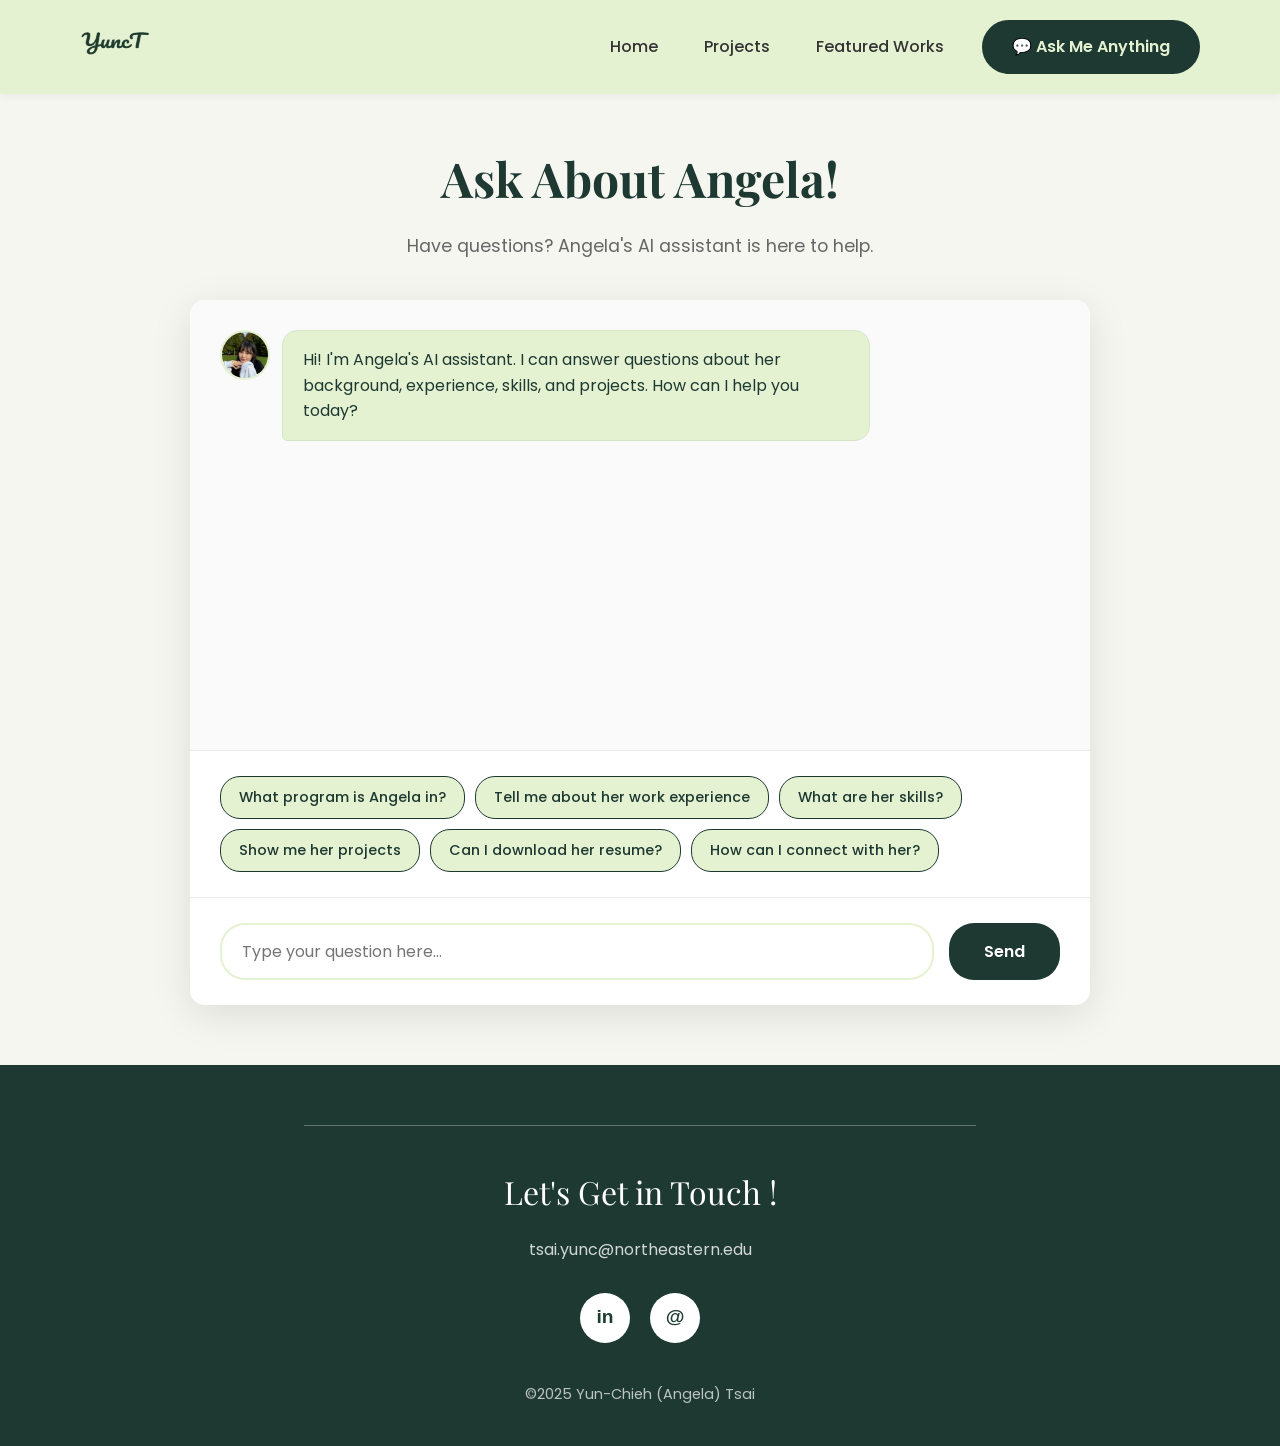
==== about/chatbot.html @ 4c298e4b "Add AI chatbot feature with resume and LinkedIn integration" ====
<!DOCTYPE html>
<html lang="en">
<head>
    <meta charset="UTF-8">
    <meta name="viewport" content="width=device-width, initial-scale=1.0">
    <title>Ask About Angela</title>
    <link rel="stylesheet" href="chatbot_style.css">
    <link rel="stylesheet" href="../index_style.css">
    <link rel="stylesheet" href="https://fonts.googleapis.com/css2?family=Playfair+Display:wght@400;500;600;700&family=Poppins:wght@300;400;500;600&display=swap">
</head>
<body>
    <!-- Navigation -->
    <header>
        <div class="logo"><a href="index.html"><img src="../Pic/logo_yt.png" alt="YuncT"></a></div>
        <nav>
            <ul>
                <li><a href="../index.html">Home</a></li>
                <li><a href="../index.html#projects">Projects</a></li>
                <li><a href="../index.html#featured-works">Featured Works</a></li>
            </ul>
            <a href="chatbot.html" class="cta-nav-button">💬 Ask Me Anything</a>
        </nav>
    </header>

    <!-- Main Chatbot Section -->
    <section class="chatbot-section">
        <div class="chatbot-container">
            <!-- Chat Header -->
            <div class="chat-header">
                <h1>Ask About Angela!</h1>
                <p class="chat-subtitle">Have questions? Angela's AI assistant is here to help.</p>
            </div>

            <!-- Chat Window -->
            <div class="chat-window">
                <div id="chatMessages" class="chat-messages">
                    <div class="message bot-message">
                        <img src="../Pic/ai-avatar.jpg" alt="AI" class="message-avatar">
                        <div class="message-content">
                            <p>Hi! I'm Angela's AI assistant. I can answer questions about her background, experience, skills, and projects. How can I help you today?</p>
                        </div>
                    </div>
                </div>

                <div class="suggested-questions">
                    <button class="suggestion-btn" onclick="askQuestion('What program is Angela in?')">
                        What program is Angela in?
                    </button>
                    <button class="suggestion-btn" onclick="askQuestion('Tell me about her work experience')">
                        Tell me about her work experience
                    </button>
                    <button class="suggestion-btn" onclick="askQuestion('What are her skills?')">
                        What are her skills?
                    </button>
                    <button class="suggestion-btn" onclick="askQuestion('Show me her projects')">
                        Show me her projects
                    </button>
                    <button class="suggestion-btn" onclick="askQuestion('Can I download her resume?')">
                        Can I download her resume?
                    </button>
                    <button class="suggestion-btn" onclick="askQuestion('How can I connect with her?')">
                        How can I connect with her?
                    </button>
                </div>

                <!-- Input Area -->
                <div class="chat-input-area">
                    <input 
                        type="text" 
                        id="userInput" 
                        placeholder="Type your question here..."
                        onkeypress="handleKeyPress(event)"
                    >
                    <button onclick="sendMessage()" id="sendBtn">
                        <span>Send</span>
                    </button>
                </div>
            </div>
        </div>
    </section>

    <!-- PDF Modal -->
    <div class="pdf-modal-overlay" id="pdfModal">
        <div class="pdf-modal-content">
            <button class="pdf-modal-close" onclick="closePdfModal()">×</button>
            <h3>Yun-Chieh's Resume</h3>
            <iframe 
                id="pdfViewer"
                src="" 
                width="100%" 
                height="600px"
                style="border: none; border-radius: 8px;">
            </iframe>
            <a href="../resume/Angela_resume.pdf" download class="pdf-download-btn">
                Download PDF
            </a>
        </div>
    </div>

    <!-- Footer -->
    <footer>
        <div class="footer-divider"></div>
        <h3>Let's Get in Touch !</h3>
        <div class="email">tsai.yunc@northeastern.edu</div>
        <div class="social-links">
            <a href="https://www.linkedin.com/in/yun-chieh-angela-tsai-b6687b327" class="social-link linkedin-icon">in</a>
            <a href="mailto:tsai.yunc@northeastern.edu" class="social-link email-icon">@</a>
        </div>
        <div class="copyright">©2025 Yun-Chieh (Angela) Tsai</div>
    </footer>

    <script src="chatbot.js"></script>
    <script src="../autohideheader.js"></script>
</body>
</html>
---- about/chatbot_style.css ----
* {
    margin: 0;
    padding: 0;
    box-sizing: border-box;
}

body {
    font-family: 'Poppins', sans-serif;
    line-height: 1.6;
    color: #333;
    max-width: 1920px;
    margin: 0 auto;
    background-color: #f5f6f0;
}

h1, h2, h3 {
    font-family: 'Playfair Display', serif;
}

ul {
    list-style-type: none;
}

a {
    text-decoration: none;
    color: inherit;
}

/* Header - Same as your index */
header {
    display: flex;
    justify-content: space-between;
    align-items: center;
    padding: 20px 80px;
    background-color: #e5f2d2;
    position: fixed;
    width: 100%;
    top: 0;
    z-index: 100;
    box-shadow: 0 2px 10px rgba(0, 0, 0, 0.05);
}

.logo {
    font-family: 'Playfair Display', serif;
    font-size: 24px;
    font-weight: 700;
    font-style: italic;
    color: #1e3932;
}

.logo img {
    width: 70px;
    height: 30px;
}

nav ul {
    display: flex;
    gap: 40px;
}

nav ul li a {
    padding: 8px;
    font-weight: 500;
    transition: color 0.3s ease;
}

nav ul li a:hover {
    color: #1e3932;
}

/* Chatbot Section */
.chatbot-section {
    min-height: calc(100vh - 80px);
    padding: 140px 80px 60px;
    display: flex;
    align-items: center;
    justify-content: center;
    background-color: #f5f6f0;
}

.chatbot-container {
    width: 100%;
    max-width: 900px;
    margin: 0 auto;
}

/* Chat Header */
.chat-header {
    text-align: center;
    margin-bottom: 40px;
}

.chat-header h1 {
    font-size: 3rem;
    color: #1e3932;
    margin-bottom: 15px;
    font-weight: 700;
}

.chat-subtitle {
    font-size: 1.1rem;
    color: #666;
    font-weight: 400;
}

/* Chat Window */
.chat-window {
    background: white;
    border-radius: 15px;
    box-shadow: 0 10px 40px rgba(0, 0, 0, 0.1);
    overflow: hidden;
}

/* Chat Messages Area */
.chat-messages {
    height: 450px;
    overflow-y: auto;
    padding: 30px;
    background-color: #fafafa;
    scroll-behavior: smooth;
}

/* Scrollbar Styling */
.chat-messages::-webkit-scrollbar {
    width: 8px;
}

.chat-messages::-webkit-scrollbar-track {
    background: #f1f1f1;
    border-radius: 10px;
}

.chat-messages::-webkit-scrollbar-thumb {
    background: #c5d9c9;
    border-radius: 10px;
}

.chat-messages::-webkit-scrollbar-thumb:hover {
    background: #1e3932;
}

/* Messages */
.message {
    margin-bottom: 20px;
    display: flex;
    animation: fadeIn 0.4s ease;
}

@keyframes fadeIn {
    from { 
        opacity: 0; 
        transform: translateY(15px); 
    }
    to { 
        opacity: 1; 
        transform: translateY(0); 
    }
}

.message-content {
    max-width: 75%;
    padding: 16px 20px;
    border-radius: 15px;
    line-height: 1.6;
}

.user-message {
    justify-content: flex-end;
}

.user-message .message-content {
    background-color: #1e3932;
    color: white;
    border-bottom-right-radius: 5px;
}

.bot-message {
    justify-content: flex-start;
}

.bot-message .message-content {
    background-color: #e5f2d2;
    color: #1e3932;
    border: 1px solid #d4e5c9;
    border-bottom-left-radius: 5px;
}

/* Typing Indicator */
.typing-indicator {
    display: flex;
    align-items: center;
    padding: 16px 20px;
    background-color: #e5f2d2;
    border-radius: 15px;
    border-bottom-left-radius: 5px;
    max-width: 70px;
    border: 1px solid #d4e5c9;
}

.typing-indicator span {
    height: 8px;
    width: 8px;
    background: #1e3932;
    border-radius: 50%;
    display: inline-block;
    margin: 0 2px;
    animation: typing 1.4s infinite;
}

.typing-indicator span:nth-child(2) {
    animation-delay: 0.2s;
}

.typing-indicator span:nth-child(3) {
    animation-delay: 0.4s;
}

@keyframes typing {
    0%, 60%, 100% { 
        transform: translateY(0); 
        opacity: 0.7;
    }
    30% { 
        transform: translateY(-10px); 
        opacity: 1;
    }
}

/* Suggested Questions */
.suggested-questions {
    padding: 25px 30px;
    background: white;
    border-top: 1px solid #e9ecef;
    display: flex;
    flex-wrap: wrap;
    gap: 10px;
}

.suggestion-btn {
    background-color: #e5f2d2;
    color: #1e3932;
    border: 1px solid #1e3932;
    padding: 10px 18px;
    border-radius: 20px;
    cursor: pointer;
    font-size: 0.9rem;
    font-weight: 500;
    font-family: 'Poppins', sans-serif;
    transition: all 0.3s ease;
}

.suggestion-btn:hover {
    background-color: #1e3932;
    color: white;
    transform: translateY(-2px);
    box-shadow: 0 4px 12px rgba(30, 57, 50, 0.2);
}

/* Chat Input Area */
.chat-input-area {
    display: flex;
    padding: 25px 30px;
    background: white;
    border-top: 1px solid #e9ecef;
    gap: 15px;
}

#userInput {
    flex: 1;
    padding: 14px 20px;
    border: 2px solid #e5f2d2;
    border-radius: 25px;
    font-size: 1rem;
    font-family: 'Poppins', sans-serif;
    outline: none;
    transition: all 0.3s ease;
}

#userInput:focus {
    border-color: #1e3932;
    box-shadow: 0 0 0 3px rgba(30, 57, 50, 0.1);
}

#sendBtn {
    padding: 14px 35px;
    background-color: #1e3932;
    color: white;
    border: none;
    border-radius: 25px;
    cursor: pointer;
    font-size: 1rem;
    font-weight: 600;
    font-family: 'Poppins', sans-serif;
    transition: all 0.3s ease;
    min-width: 100px;
}

#sendBtn:hover {
    background-color: #2d5a47;
    transform: translateY(-2px);
    box-shadow: 0 6px 20px rgba(30, 57, 50, 0.3);
}

#sendBtn:active {
    transform: translateY(0);
}

#sendBtn:disabled {
    opacity: 0.6;
    cursor: not-allowed;
    transform: none;
}

/* Footer - Same as your index */
footer {
    background-color: #1e3932;
    color: white;
    padding: 60px 80px 40px;
    text-align: center;
}

.footer-divider {
    width: 60%;
    height: 1px;
    background-color: rgba(255, 255, 255, 0.3);
    margin: 0 auto 40px;
}

footer h3 {
    font-family: 'Playfair Display', serif;
    font-size: 2rem;
    margin-bottom: 20px;
    font-weight: 400;
}

.email {
    font-size: 1rem;
    margin-bottom: 30px;
    color: rgba(255, 255, 255, 0.8);
}

.social-links {
    display: flex;
    justify-content: center;
    gap: 20px;
    margin-bottom: 40px;
}

.social-link {
    display: flex;
    align-items: center;
    justify-content: center;
    width: 50px;
    height: 50px;
    background-color: white;
    border-radius: 50%;
    transition: transform 0.3s;
    font-size: 1.2rem;
    font-weight: 700;
    color: #1d3e2f;
}

.social-link:hover {
    transform: scale(1.1);
}

.copyright {
    font-size: 0.9rem;
    color: rgba(255, 255, 255, 0.7);
}


/* Messages with Avatar */
.message {
    margin-bottom: 20px;
    display: flex;
    align-items: flex-start;
    animation: fadeIn 0.4s ease;
    gap: 12px;
}

.message-avatar {
    width: 50px;
    height: 50px;
    border-radius: 50%;
    object-fit: cover;
    flex-shrink: 0;
    border: 2px solid #e5f2d2;
}

.user-message {
    justify-content: flex-end;
}

.user-message .message-avatar {
    order: 2;
    border-color: #1e3932;
}

.bot-message {
    justify-content: flex-start;
}

.message-content {
    max-width: 70%;
    padding: 16px 20px;
    border-radius: 15px;
    line-height: 1.6;
}

.user-message .message-content {
    background-color: #1e3932;
    color: white;
    border-bottom-right-radius: 5px;
}

.bot-message .message-content {
    background-color: #e5f2d2;
    color: #1e3932;
    border: 1px solid #d4e5c9;
    border-bottom-left-radius: 5px;
}

/* Typing Indicator with Avatar */
.typing-indicator-wrapper {
    display: flex;
    align-items: flex-start;
    gap: 12px;
    margin-bottom: 20px;
}

.typing-indicator {
    display: flex;
    align-items: center;
    padding: 16px 20px;
    background-color: #e5f2d2;
    border-radius: 15px;
    border-bottom-left-radius: 5px;
    max-width: 70px;
    border: 1px solid #d4e5c9;
}

.typing-indicator span {
    height: 8px;
    width: 8px;
    background: #1e3932;
    border-radius: 50%;
    display: inline-block;
    margin: 0 2px;
    animation: typing 1.4s infinite;
}

.typing-indicator span:nth-child(2) {
    animation-delay: 0.2s;
}

.typing-indicator span:nth-child(3) {
    animation-delay: 0.4s;
}

@keyframes typing {
    0%, 60%, 100% { 
        transform: translateY(0); 
        opacity: 0.7;
    }
    30% { 
        transform: translateY(-10px); 
        opacity: 1;
    }
}

/* Clickable Links in Messages */
.resume-link-btn,
.linkedin-link-btn {
    background: none;
    border: none;
    color: #1e3932;
    font-weight: 600;
    text-decoration: underline;
    cursor: pointer;
    font-size: inherit;
    font-family: inherit;
    padding: 0;
    transition: all 0.3s ease;
    display: inline;
}

.resume-link-btn:hover,
.linkedin-link-btn:hover {
    color: #2d5a47;
    text-decoration: none;
}

.message-content a {
    color: #1e3932;
    font-weight: 600;
    text-decoration: underline;
    transition: all 0.3s ease;
}

.message-content a:hover {
    color: #2d5a47;
    text-decoration: none;
}

/* PDF Modal */
.pdf-modal-overlay {
    position: fixed;
    top: 0;
    left: 0;
    width: 100%;
    height: 100%;
    background-color: rgba(0, 0, 0, 0.8);
    display: none;
    justify-content: center;
    align-items: center;
    z-index: 2000;
    padding: 20px;
}

.pdf-modal-overlay.active {
    display: flex;
}

.pdf-modal-content {
    background: white;
    border-radius: 15px;
    max-width: 900px;
    width: 100%;
    padding: 30px;
    position: relative;
    max-height: 90vh;
    overflow-y: auto;
}

.pdf-modal-close {
    position: absolute;
    top: 15px;
    right: 20px;
    background: none;
    border: none;
    font-size: 2rem;
    color: #666;
    cursor: pointer;
    transition: color 0.3s ease;
    z-index: 10;
}

.pdf-modal-close:hover {
    color: #1e3932;
}

.pdf-modal-content h3 {
    font-family: 'Playfair Display', serif;
    font-size: 1.8rem;
    color: #1e3932;
    margin-bottom: 20px;
    padding-right: 40px;
}

.pdf-download-btn {
    display: inline-block;
    margin-top: 20px;
    padding: 12px 30px;
    background-color: #1e3932;
    color: white;
    border-radius: 25px;
    text-decoration: none;
    font-weight: 600;
    transition: all 0.3s ease;
}

.pdf-download-btn:hover {
    background-color: #2d5a47;
    transform: translateY(-2px);
    box-shadow: 0 6px 20px rgba(30, 57, 50, 0.3);
}

/* Mobile Note for PDF */
.pdf-mobile-note {
    display: none;
    padding: 20px;
    text-align: center;
    color: #666;
    background-color: #f8f9fa;
    border-radius: 8px;
    margin-bottom: 15px;
}

/* Responsive */
@media (max-width: 768px) {
    .message-avatar {
        width: 35px;
        height: 35px;
    }
    
    .message-content {
        max-width: 75%;
    }
    
    .pdf-modal-content {
        padding: 20px;
        max-height: 85vh;
    }
    
    .pdf-modal-content h3 {
        font-size: 1.5rem;
    }
    
    .pdf-modal-content iframe {
        height: 400px;
    }
}

@media (max-width: 480px) {
    .message-avatar {
        width: 32px;
        height: 32px;
    }
    
    .message-content {
        max-width: 80%;
        padding: 12px 16px;
    }
    
    .pdf-modal-content iframe {
        display: none;
    }
    
    .pdf-mobile-note {
        display: block;
    }
}

/* Responsive Design */
@media (max-width: 1024px) {
    .chatbot-section {
        padding: 120px 40px 60px;
    }
    
    header {
        padding: 20px 40px;
    }
}

@media (max-width: 768px) {
    .chat-header h1 {
        font-size: 2.2rem;
    }
    
    .chat-subtitle {
        font-size: 1rem;
    }
    
    .chat-messages {
        height: 350px;
        padding: 20px;
    }
    
    .message-content {
        max-width: 85%;
    }
    
    .suggested-questions {
        padding: 20px;
    }
    
    .chat-input-area {
        padding: 20px;
        flex-direction: column;
        gap: 10px;
    }
    
    #sendBtn {
        width: 100%;
    }
    
    nav ul {
        gap: 20px;
    }
    
    footer {
        padding: 40px;
    }
}

@media (max-width: 480px) {
    .chatbot-section {
        padding: 100px 20px 40px;
    }
    
    header {
        padding: 15px 20px;
    }
    
    .chat-header h1 {
        font-size: 1.8rem;
    }
    
    .chat-messages {
        height: 300px;
        padding: 15px;
    }
    
    .suggestion-btn {
        font-size: 0.85rem;
        padding: 8px 14px;
    }
}
---- index_style.css ----
/* Global Styles */
* {
    margin: 0;
    padding: 0;
    box-sizing: border-box;
}

body {
    font-family: 'Poppins', sans-serif;
    line-height: 1.6;
    color: #333;
    max-width: 1920px;
    margin: 0 auto;
    background-color: #f5f6f0;
}

h1, h2 {
    font-family: 'Playfair Display', serif;
    font-weight: 700;
}

ul {
    list-style-type: none;
}

a {
    text-decoration: none;
    color: inherit;
}

/* Header and Navigation */
header {
    display: flex;
    justify-content: space-between;
    align-items: center;
    padding: 20px 80px;
    background-color:  #e5f2d2;
    position: fixed;
    width: 100%;
    top: 0;
    z-index: 100;
    transition: top 0.3s ease-in-out;
}

.header--hidden {
    top: -100px;
}

.logo {
    font-family: 'Playfair Display', serif;
    font-size: 24px;
    font-weight: 700;
    font-style: italic;
    color: #1e3932;
}

.logo img {
    width: 70px;
    height: 30px;
    align-items: center;
    justify-content: center;
}

nav {
    display: flex;
    align-items: center;
    gap: 30px;  /* nav links 和 CTA button 之間的間距 */
}

nav ul {
    display: flex;
    gap: 30px;
}

nav ul li a {
    padding: 8px;
    font-weight: 500;
}

nav ul li a:hover {
    color: #1e3932;
}

.cta-nav-button {
    background-color: #1e3932;
    color: #e5f2d2;
    padding: 12px 28px;
    border-radius: 30px;
    font-weight: 600;
    text-decoration: none;
    border: 2px solid #1e3932;
    transition: all 0.3s ease;
    white-space: nowrap;  
}

.cta-nav-button:hover {
    background-color: #e5f2d2;  
    color: #1e3932; 
    transform: translateY(-2px);
    box-shadow: 0 4px 12px rgba(30, 57, 50, 0.2);
}

/* Hero Section */
.hero {
    height: 100vh;
    display: flex;
    align-items: center;
    justify-content: center;
    background-image: url(Pic/background.jpg);
    background-attachment: fixed; 
    background-size: cover;
    padding: 0 80px;
    position: relative;
}


.hero::before {
    content: '';
    position: absolute;
    top: 0;
    left: 0;
    right: 0;
    bottom: 0;
    background: rgba(110, 110, 110, 0.256); 
    z-index: 1;
}

.hero-content {
    text-align: center;
    position: relative;
    z-index: 2;  
}

.hero h1 {
    font-size: 3.5rem;
    color: #ffffff;
    text-shadow: 2px 2px 8px rgba(100, 100, 100, 0.7);  
    letter-spacing: 2px;
}


/* Projects Section */
.projects {
    padding: 60px 80px;
    background-color: #f5f6f0;
    position: relative;
    z-index: 10; 
    margin-top: -80px;  
}

.projects h2 {
    font-size: 2.5rem;
    margin-bottom: 40px;
    text-align: center;
    position: relative;
    padding-bottom: 10px;
}

.projects h2:after {
    content: "";
    position: absolute;
    bottom: 0;
    left: 50%;
    transform: translateX(-50%);
    width: 100px;
    height: 1px;
    background-color: #1e3932;
}

.project-card {
    width: 80%;         
    max-width: 1000px;   
    margin: 0 auto 30px;
    display: flex;
    background-color: #e4dfff;
    border-radius: 10px;
    overflow: hidden;
    margin-bottom: 30px;
    box-shadow: 0 5px 15px rgba(0, 0, 0, 0.05);
}

.project-info {
    padding: 40px;
    width: 50%;
    display: flex;
    flex-direction: column;
    justify-content: center;
}

.project-info h3 {
    font-family: 'Poppins', sans-serif;
    font-size: 1.8rem;
    font-weight: 700;
    margin-bottom: 10px;
    color: #1e1e1e;
}

.project-info p {
    margin-bottom: 10px;
    color: #333;
    line-height: 1.7;
}

/* Project Tags */
.project-tags {
    display: flex;
    gap: 10px;
    flex-wrap: wrap;
    margin-top: 15px;
}

.tag {
    background-color: #e5f2d2;
    color: #1e3932;
    padding: 6px 12px;
    border-radius: 20px;
    font-size: 0.85rem;
    font-weight: 500;
    border: 1px solid #1e3932;
    transition: all 0.3s ease;
}

.tag:hover {
    background-color: #1e3932;
    color: white;
    transform: translateY(-2px);
}

.project-image {
    width: 50%;
    display: flex;
    align-items: center;
    justify-content: center;
    padding: 20px;
    margin-right: 20px;
}

.image-overlay {
    position: relative;
    overflow: hidden;
    border-radius: 5px;
    cursor: pointer;
}

.image-overlay img {
    max-width: 100%;
    border-radius: 5px;
    transition: transform 0.3s ease;
}

.overlay-content {
    position: absolute;
    top: 0;
    left: 0;
    right: 0;
    bottom: 0;
    background-color: rgba(30, 57, 50, 0.8);
    display: flex;
    align-items: center;
    justify-content: center;
    opacity: 0;
    transition: opacity 0.3s ease;
    border-radius: 5px;
}

.image-overlay:hover .overlay-content {
    opacity: 1;
}

.image-overlay:hover img {
    transform: scale(1.05);
}

.overlay-btn {
    background-color: white;
    color: #1e3932;
    padding: 12px 24px;
    border-radius: 25px;
    font-weight: 600;
    text-decoration: none;
    transition: all 0.3s ease;
    border: 2px solid white;
}

.overlay-btn:hover {
    background-color: transparent;
    color: white;
    transform: translateY(-2px);
}

/* Footer */
footer {
    background-color: #1e3932;
    color: white;
    padding: 60px 80px 40px;
    text-align: center;
}

.footer-divider {
    width: 60%;
    height: 1px;
    background-color: rgba(255, 255, 255, 0.3);
    margin: 0 auto 40px;
}

footer h3 {
    font-family: 'Playfair Display', serif;
    font-size: 2rem;
    margin-bottom: 20px;
    font-weight: 400;
}

.email {
    font-size: 1rem;
    margin-bottom: 30px;
    color: rgba(255, 255, 255, 0.8);
}

.social-links {
    display: flex;
    justify-content: center;
    gap: 20px;
    margin-bottom: 40px;
}

.social-link {
    display: flex;
    align-items: center;
    justify-content: center;
    width: 50px;
    height: 50px;
    background-color: white;
    border-radius: 50%;
    transition: transform 0.3s;
    font-size: 1.2rem;
    font-weight: 700;
    color: #1d3e2f;
}

.social-link:hover {
    transform: scale(1.1);
}

.linkedin-icon {
    font-family: 'Arial', sans-serif;
}

.email-icon {
    font-family: 'Arial', sans-serif;
}

.copyright {
    font-size: 0.9rem;
    color: rgba(255, 255, 255, 0.7);
}


.animate-on-scroll {
    opacity: 0;
    transform: translateY(50px);
    transition: all 0.8s cubic-bezier(0.25, 0.46, 0.45, 0.94);
}

/* Animation Effects */
.animate-on-scroll.animate-in {
    opacity: 1;
    transform: translateY(0);
}

/* 不同的動畫效果 */
.fade-up {
    opacity: 0;
    transform: translateY(60px);
    transition: all 0.8s ease-out;
}

.fade-up.animate-in {
    opacity: 1;
    transform: translateY(0);
}

.fade-left {
    opacity: 0;
    transform: translateX(-60px);
    transition: all 0.8s ease-out;
}

.fade-left.animate-in {
    opacity: 1;
    transform: translateX(0);
}

.fade-right {
    opacity: 0;
    transform: translateX(60px);
    transition: all 0.8s ease-out;
}

.fade-right.animate-in {
    opacity: 1;
    transform: translateX(0);
}

.scale-in {
    opacity: 0;
    transform: scale(0.8);
    transition: all 0.8s ease-out;
}

.scale-in.animate-in {
    opacity: 1;
    transform: scale(1);
}

html {
    scroll-behavior: smooth;
  }

/* Featured Works Section */
.featured-works {
    padding: 60px 80px;
    background-color: #f5f6f0;
    position: relative;
    z-index: 10;
}

.featured-works h2 {
    font-size: 2.5rem;
    margin-bottom: 40px;
    text-align: center;
    position: relative;
    padding-bottom: 10px;
    color: #1e3932;
}

.featured-works h2:after {
    content: "";
    position: absolute;
    bottom: 0;
    left: 50%;
    transform: translateX(-50%);
    width: 100px;
    height: 1px;
    background-color: #1e3932;
}

.works-carousel {
    max-width: 1200px;
    margin: 0 auto;
    position: relative;
}

.carousel-container {
    overflow: hidden;
    border-radius: 10px;
    margin-bottom: 20px;
}

.works-track {
    display: flex;
    transition: transform 0.5s ease;
    gap: 20px;
}

.work-item {
    flex: 0 0 300px;
    height: 200px;
    background-color: #d3d3d3;
    border-radius: 8px;
    position: relative;
    cursor: pointer;
    overflow: hidden;
    transition: transform 0.3s ease;
}

.work-item:hover {
    transform: scale(1.05);
}

.work-item img {
    width: 100%;
    height: 100%;
    object-fit: cover;
    border-radius: 8px;
}

.work-overlay {
    position: absolute;
    top: 0;
    left: 0;
    right: 0;
    bottom: 0;
    background: linear-gradient(to bottom, transparent 0%, rgba(0,0,0,0.7) 100%);
    display: flex;
    align-items: flex-end;
    padding: 20px;
    opacity: 0;
    transition: opacity 0.3s ease;
    border-radius: 8px;
}

.work-item:hover .work-overlay {
    opacity: 1;
}

.work-overlay h4 {
    color: white;
    font-size: 1.1rem;
    font-weight: 600;
    margin: 0;
}

.carousel-navigation {
    display: flex;
    justify-content: center;
    gap: 20px;
}

.nav-btn {
    background-color: #d3d3d3;
    border: none;
    padding: 10px 20px;
    border-radius: 25px;
    cursor: pointer;
    font-size: 1rem;
    font-weight: 600;
    color: #333;
    transition: all 0.3s ease;
}

.nav-btn:hover {
    background-color: #1e3932;
    color: white;
    transform: translateY(-2px);
}

/* Modal Styles */
.modal-overlay {
    position: fixed;
    top: 0;
    left: 0;
    width: 100%;
    height: 100%;
    background-color: rgba(0, 0, 0, 0.8);
    display: none;
    justify-content: center;
    align-items: center;
    z-index: 1000;
    padding: 20px;
}

.modal-overlay.active {
    display: flex;
}

.modal-content {
    background: #f5f6f0;  
    border-radius: 15px;
    max-width: 1000px;
    width: 100%;
    max-height: 95vh;
    overflow: hidden;
    position: relative;
    display: flex;
    flex-direction: column;
}

.modal-close {
    position: absolute;
    top: 20px;
    right: 20px;
    background: none;
    border: none;
    font-size: 2rem;
    color: #666;
    cursor: pointer;
    z-index: 1001;
    transition: color 0.3s ease;
}

.modal-close:hover {
    color: #1e3932;
}

.modal-main {
    display: flex;
    flex-direction: row;
    flex: 1;
    min-height: 500px;
}

.modal-left {
    flex: 0 0 55%;
    position: relative;
    background: white;
    display: flex;
    align-items: center;
    justify-content: center;
}

.modal-image-container {
    position: relative;
    width: 100%;
    height: 100%;
    display: flex;
    align-items: center;
    justify-content: center;
}

.modal-image {
    max-width: 100%;
    max-height: 100%;
    object-fit: contain;
    border-radius: 8px;
}

.image-nav {
    position: absolute;
    top: 50%;
    transform: translateY(-50%);
    background: rgba(0, 0, 0, 0.5);
    color: white;
    border: none;
    width: 40px;
    height: 40px;
    border-radius: 50%;
    cursor: pointer;
    font-size: 1.3rem;
    display: flex;
    align-items: center;
    justify-content: center;
    transition: background 0.3s ease;
    z-index: 10;
}

.image-nav:hover {
    background: rgba(0, 0, 0, 0.8);
}

.prev-image {
    left: 20px;
}

.next-image {
    right: 20px;
}

.modal-right {
    flex: 0 0 45%;
    padding: 40px;
    display: flex;
    flex-direction: column;
    justify-content: flex-start;
    overflow-y: auto;
    max-height: 70vh;
}

.modal-title {
    font-size: 1.8rem;
    font-weight: 700;
    color: #1e1e1e;
    margin-bottom: 20px;
    font-family: 'Poppins', sans-serif;
}

.modal-description {
    color: #333;
    line-height: 1.7;
    margin-bottom: 25px;
    font-size: 1rem;
}

.modal-link {
    color: #1e3932;
    text-decoration: none;
    font-weight: 600;
    transition: color 0.3s ease;
}

.modal-link:hover {
    color: #2d5a47;
    text-decoration: underline;
}

.modal-bottom {
    display: flex;
    justify-content: center;
    gap: 20px;
    padding: 20px;
    background-color: #f8f9fa;
    border-top: 1px solid #e9ecef;
}

.modal-nav {
    background-color: #1e3932;
    color: white;
    border: none;
    padding: 12px 24px;
    border-radius: 25px;
    cursor: pointer;
    font-weight: 600;
    transition: all 0.3s ease;
}

.modal-nav:hover {
    background-color: #2d5a47;
    transform: translateY(-2px);
}

.modal-nav:disabled {
    background-color: #ccc;
    cursor: not-allowed;
    transform: none;
}

.fw-desc {
    white-space: pre-line;
  }

.modal-right .client-pill {
    display: inline-block;
    background-color: #e7f7e0;
    color: #333;
    font-size: 0.95rem;
    font-weight: 500;
    padding: 6px 16px;
    border-radius: 30px;
    margin-bottom: 18px;
    width: fit-content;
}

.modal-right .modal-link {
    margin-top: 12px;
}

/* Responsive Modal */
@media (max-width: 768px) {
    .modal-content {
        max-width: 95vw;
        max-height: 95vh;
    }
    
    .modal-main {
        flex-direction: column;
    }
    
    .modal-left {
        flex: 0 0 auto;
        min-height: 250px;
        max-height: 40vh;
    }
    
    .modal-right {
        flex: 1;
        padding: 20px;
        max-height: 50vh;
    }
    
    .modal-title {
        font-size: 1.5rem;
    }
    
    .modal-bottom {
        flex-direction: column;
        gap: 10px;
    }
}

/* Responsive Design */
@media (max-width: 1024px) {
    .hero {
        padding: 0 40px;
    }

    .projects, .experience, .featured-works {
        padding: 60px 40px;
    }

    .project-card {
        flex-direction: column;
    }

    .project-info, .project-image {
        width: 100%;
    }
}

@media (max-width: 768px) {
    header {
        padding: 20px 40px;
    }

    .hero h1 {
        font-size: 2.5rem;
    }
    
    nav ul {
        gap: 20px;
    }

    .projects h2, .experience h2, .featured-works h2 {
        font-size: 2rem;
    }

    .project-info {
        padding: 30px;
    }

    footer {
        padding: 40px;
    }
}

@media (max-width: 480px) {
    header {
        flex-direction: column;
        gap: 20px;
    }

    .hero h1 {
        font-size: 2rem;
    }

    .project-info h3 {
        font-size: 1.5rem;
    }
}
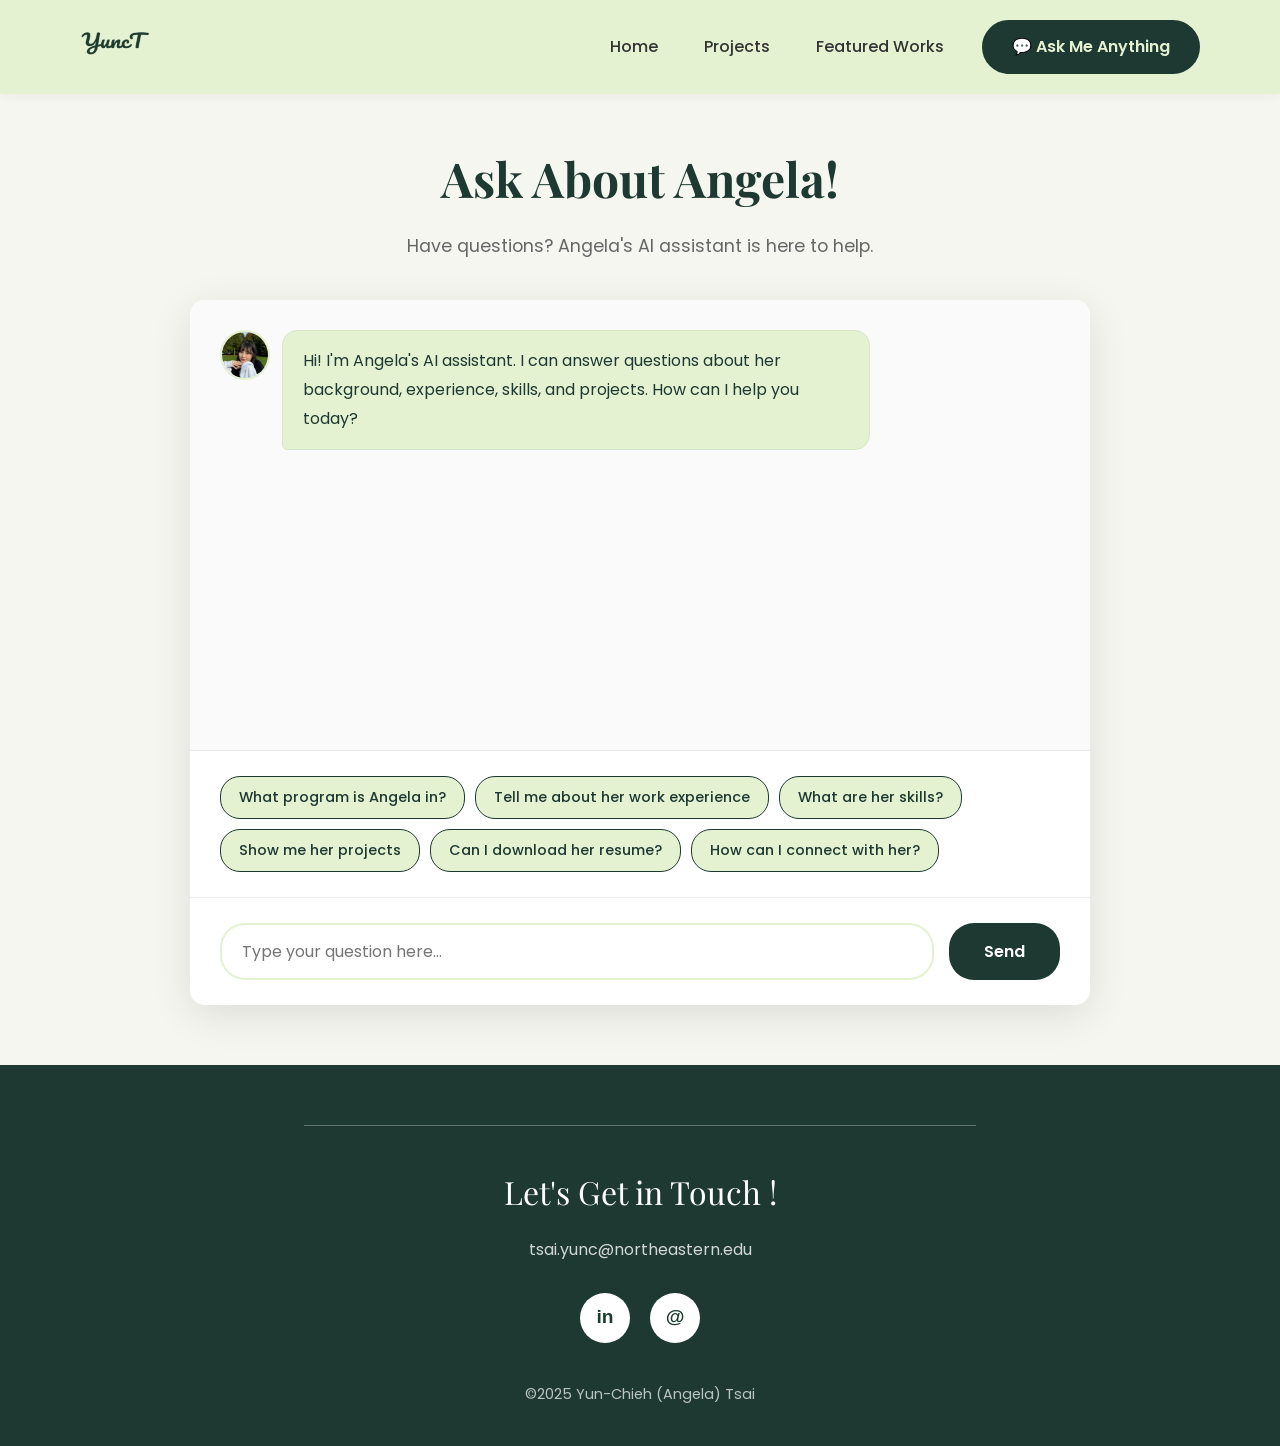
==== commit 4d1a0ff8: "Add favicon, improve chatbot formatting with bullets and bold, add follow-up questions" ====
--- a/about/chatbot.html
+++ b/about/chatbot.html
@@ -4,6 +4,7 @@
     <meta charset="UTF-8">
     <meta name="viewport" content="width=device-width, initial-scale=1.0">
     <title>Ask About Angela</title>
+    <link rel="icon" type="image/x-icon" href="../Pic/favicon.png">
     <link rel="stylesheet" href="chatbot_style.css">
     <link rel="stylesheet" href="../index_style.css">
     <link rel="stylesheet" href="https://fonts.googleapis.com/css2?family=Playfair+Display:wght@400;500;600;700&family=Poppins:wght@300;400;500;600&display=swap">
@@ -83,7 +84,7 @@
     <div class="pdf-modal-overlay" id="pdfModal">
         <div class="pdf-modal-content">
             <button class="pdf-modal-close" onclick="closePdfModal()">×</button>
-            <h3>Yun-Chieh's Resume</h3>
+            <h3>Angela's Resume</h3>
             <iframe 
                 id="pdfViewer"
                 src="" 
--- a/about/chatbot_style.css
+++ b/about/chatbot_style.css
@@ -195,6 +195,31 @@
     border-bottom-left-radius: 5px;
     max-width: 70px;
     border: 1px solid #d4e5c9;
+}
+
+
+.message-content strong {
+    font-weight: 600;
+    color: #1e3932;
+}
+
+.bot-message .message-content strong {
+    color: #1e3932;
+}
+
+.user-message .message-content strong {
+    color: white;
+}
+
+.message-content br {
+    display: block;
+    content: "";
+    margin: 0.5em 0;
+}
+
+.message-content p {
+    line-height: 1.8;
+    white-space: pre-wrap;
 }
 
 .typing-indicator span {
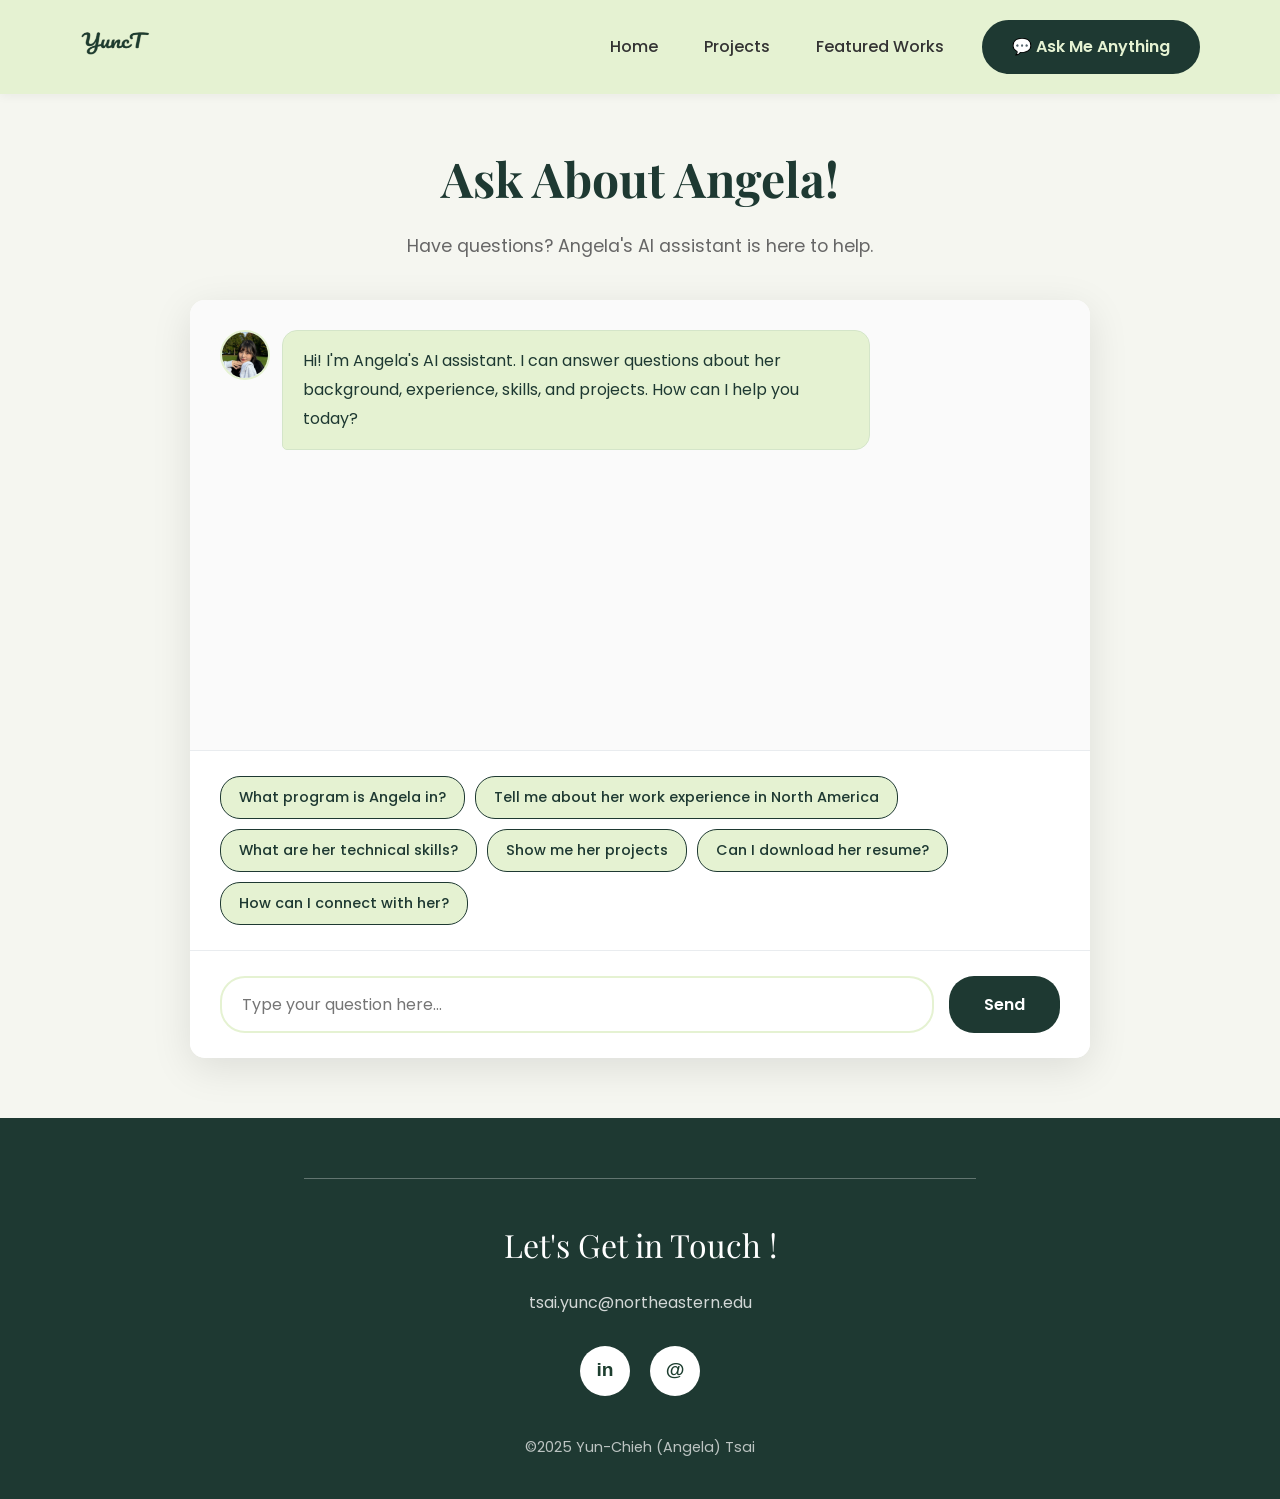
==== commit 46129f51: "Iterated suggested questions." ====
--- a/about/chatbot.html
+++ b/about/chatbot.html
@@ -48,10 +48,10 @@
                         What program is Angela in?
                     </button>
                     <button class="suggestion-btn" onclick="askQuestion('Tell me about her work experience')">
-                        Tell me about her work experience
+                        Tell me about her work experience in North America
                     </button>
                     <button class="suggestion-btn" onclick="askQuestion('What are her skills?')">
-                        What are her skills?
+                        What are her technical skills?
                     </button>
                     <button class="suggestion-btn" onclick="askQuestion('Show me her projects')">
                         Show me her projects
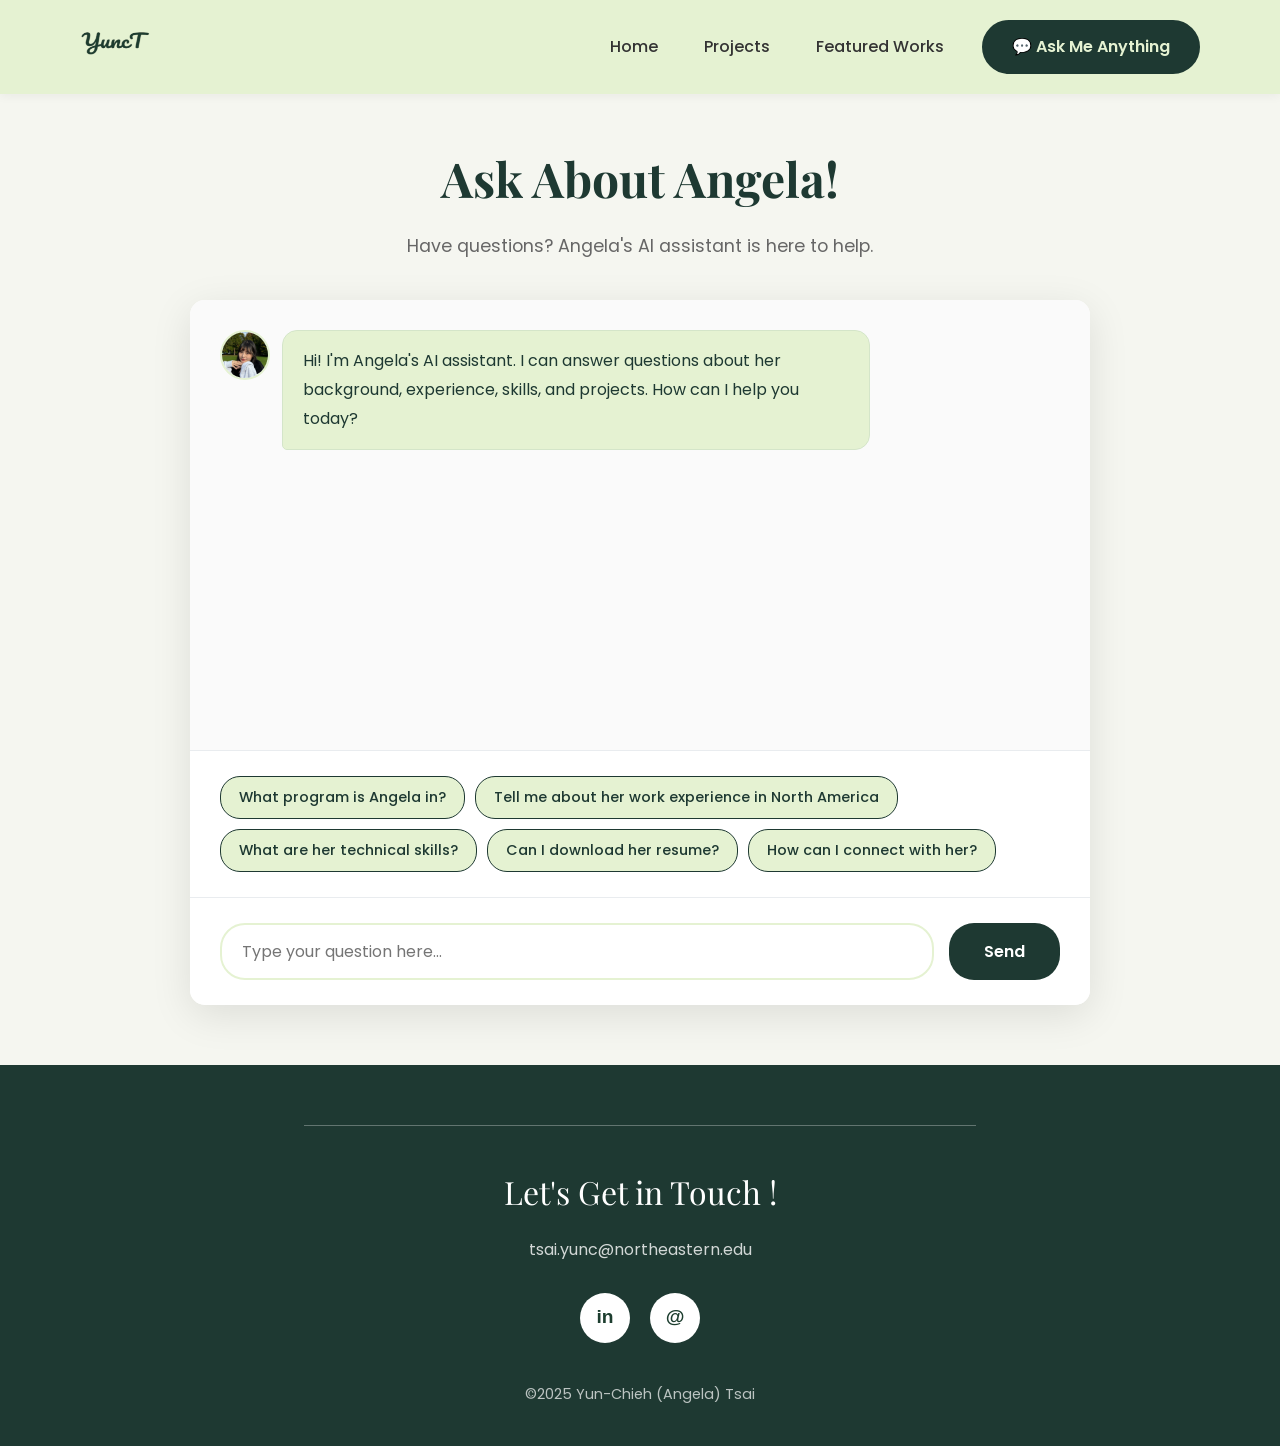
==== commit c01adba1: "Iterated suggested questions." ====
--- a/about/chatbot.html
+++ b/about/chatbot.html
@@ -52,9 +52,6 @@
                     </button>
                     <button class="suggestion-btn" onclick="askQuestion('What are her skills?')">
                         What are her technical skills?
-                    </button>
-                    <button class="suggestion-btn" onclick="askQuestion('Show me her projects')">
-                        Show me her projects
                     </button>
                     <button class="suggestion-btn" onclick="askQuestion('Can I download her resume?')">
                         Can I download her resume?
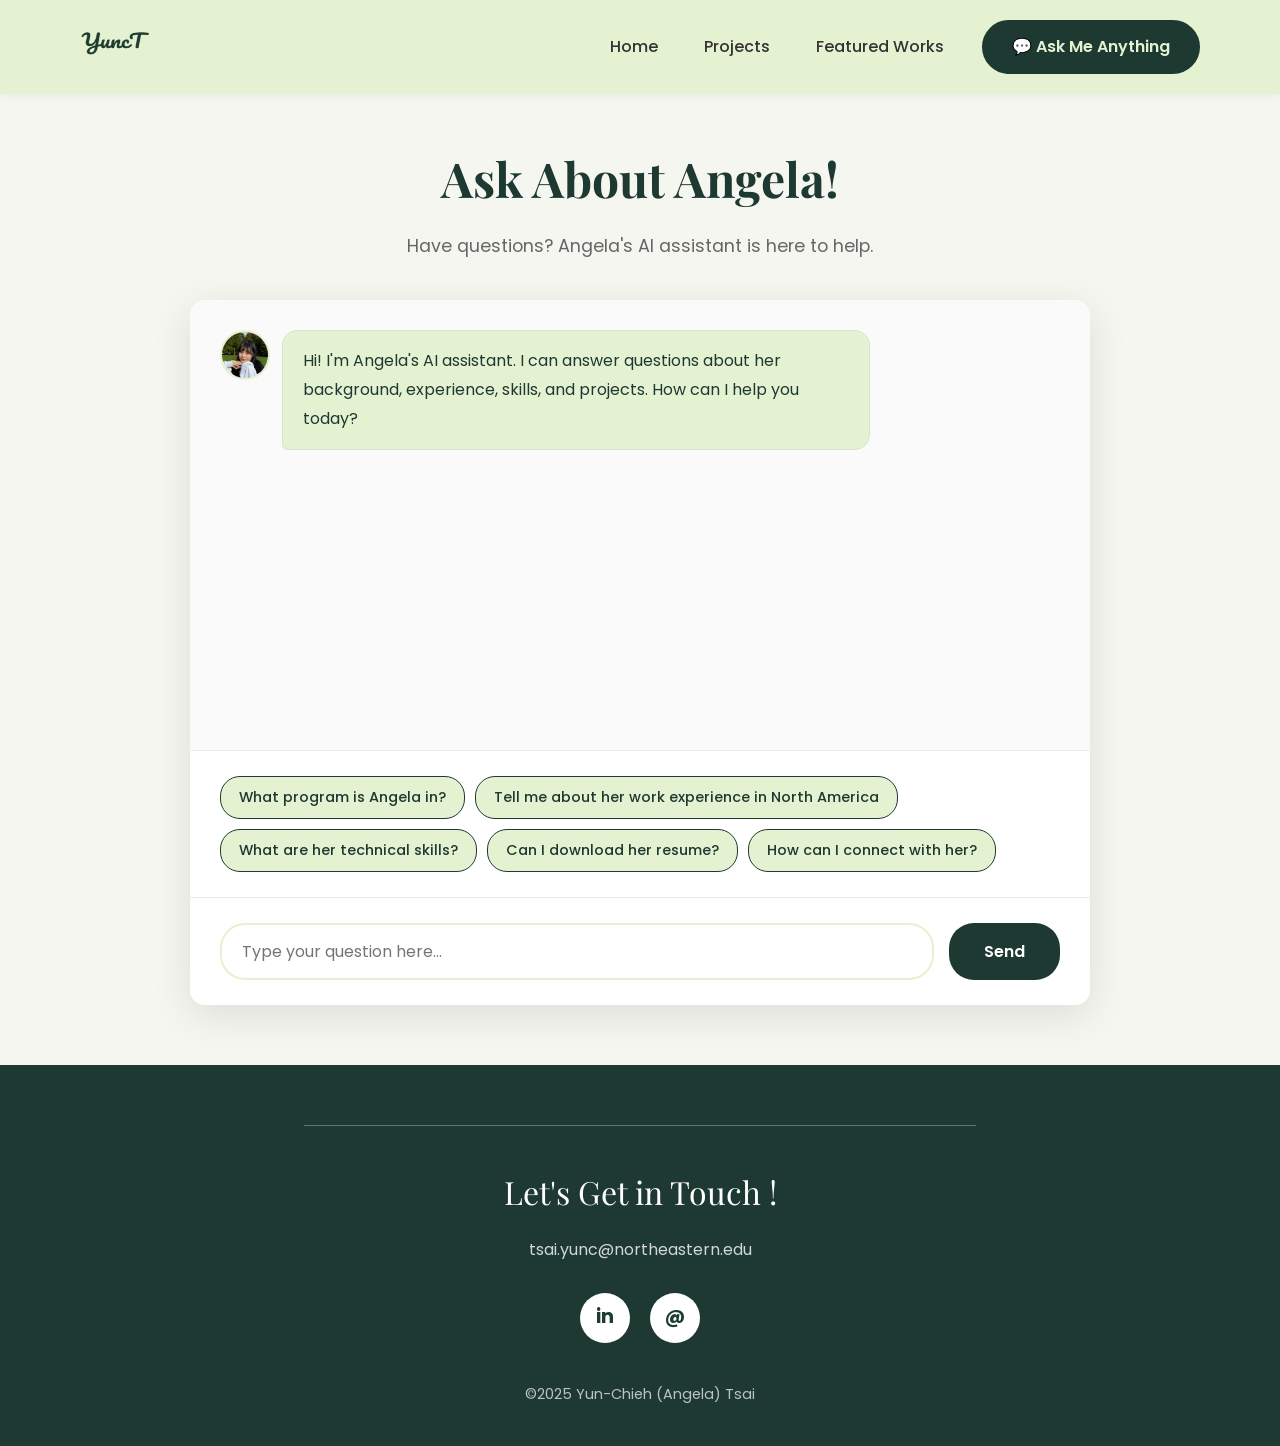
==== commit daa089af: "Adjusted responsive design and link the logo to landing page" ====
--- a/about/chatbot.html
+++ b/about/chatbot.html
@@ -12,7 +12,7 @@
 <body>
     <!-- Navigation -->
     <header>
-        <div class="logo"><a href="index.html"><img src="../Pic/logo_yt.png" alt="YuncT"></a></div>
+        <div class="logo"><a href="../index.html"><img src="../Pic/logo_yt.png" alt="YuncT"></a></div>
         <nav>
             <ul>
                 <li><a href="../index.html">Home</a></li>
--- a/index_style.css
+++ b/index_style.css
@@ -34,7 +34,7 @@
     justify-content: space-between;
     align-items: center;
     padding: 20px 80px;
-    background-color:  #e5f2d2;
+    background-color: #e5f2d2;
     position: fixed;
     width: 100%;
     top: 0;
@@ -64,7 +64,7 @@
 nav {
     display: flex;
     align-items: center;
-    gap: 30px;  /* nav links 和 CTA button 之間的間距 */
+    gap: 30px;
 }
 
 nav ul {
@@ -75,6 +75,7 @@
 nav ul li a {
     padding: 8px;
     font-weight: 500;
+    transition: color 0.3s ease;
 }
 
 nav ul li a:hover {
@@ -90,12 +91,12 @@
     text-decoration: none;
     border: 2px solid #1e3932;
     transition: all 0.3s ease;
-    white-space: nowrap;  
+    white-space: nowrap;
 }
 
 .cta-nav-button:hover {
-    background-color: #e5f2d2;  
-    color: #1e3932; 
+    background-color: #e5f2d2;
+    color: #1e3932;
     transform: translateY(-2px);
     box-shadow: 0 4px 12px rgba(30, 57, 50, 0.2);
 }
@@ -107,12 +108,11 @@
     align-items: center;
     justify-content: center;
     background-image: url(Pic/background.jpg);
-    background-attachment: fixed; 
+    background-attachment: fixed;
     background-size: cover;
     padding: 0 80px;
     position: relative;
 }
-
 
 .hero::before {
     content: '';
@@ -121,31 +121,30 @@
     left: 0;
     right: 0;
     bottom: 0;
-    background: rgba(110, 110, 110, 0.256); 
+    background: rgba(110, 110, 110, 0.256);
     z-index: 1;
 }
 
 .hero-content {
     text-align: center;
     position: relative;
-    z-index: 2;  
+    z-index: 2;
 }
 
 .hero h1 {
     font-size: 3.5rem;
     color: #ffffff;
-    text-shadow: 2px 2px 8px rgba(100, 100, 100, 0.7);  
+    text-shadow: 2px 2px 8px rgba(100, 100, 100, 0.7);
     letter-spacing: 2px;
 }
-
 
 /* Projects Section */
 .projects {
     padding: 60px 80px;
     background-color: #f5f6f0;
     position: relative;
-    z-index: 10; 
-    margin-top: -80px;  
+    z-index: 10;
+    margin-top: -80px;
 }
 
 .projects h2 {
@@ -168,14 +167,13 @@
 }
 
 .project-card {
-    width: 80%;         
-    max-width: 1000px;   
+    width: 80%;
+    max-width: 1000px;
     margin: 0 auto 30px;
     display: flex;
     background-color: #e4dfff;
     border-radius: 10px;
     overflow: hidden;
-    margin-bottom: 30px;
     box-shadow: 0 5px 15px rgba(0, 0, 0, 0.05);
 }
 
@@ -287,134 +285,6 @@
     color: white;
     transform: translateY(-2px);
 }
-
-/* Footer */
-footer {
-    background-color: #1e3932;
-    color: white;
-    padding: 60px 80px 40px;
-    text-align: center;
-}
-
-.footer-divider {
-    width: 60%;
-    height: 1px;
-    background-color: rgba(255, 255, 255, 0.3);
-    margin: 0 auto 40px;
-}
-
-footer h3 {
-    font-family: 'Playfair Display', serif;
-    font-size: 2rem;
-    margin-bottom: 20px;
-    font-weight: 400;
-}
-
-.email {
-    font-size: 1rem;
-    margin-bottom: 30px;
-    color: rgba(255, 255, 255, 0.8);
-}
-
-.social-links {
-    display: flex;
-    justify-content: center;
-    gap: 20px;
-    margin-bottom: 40px;
-}
-
-.social-link {
-    display: flex;
-    align-items: center;
-    justify-content: center;
-    width: 50px;
-    height: 50px;
-    background-color: white;
-    border-radius: 50%;
-    transition: transform 0.3s;
-    font-size: 1.2rem;
-    font-weight: 700;
-    color: #1d3e2f;
-}
-
-.social-link:hover {
-    transform: scale(1.1);
-}
-
-.linkedin-icon {
-    font-family: 'Arial', sans-serif;
-}
-
-.email-icon {
-    font-family: 'Arial', sans-serif;
-}
-
-.copyright {
-    font-size: 0.9rem;
-    color: rgba(255, 255, 255, 0.7);
-}
-
-
-.animate-on-scroll {
-    opacity: 0;
-    transform: translateY(50px);
-    transition: all 0.8s cubic-bezier(0.25, 0.46, 0.45, 0.94);
-}
-
-/* Animation Effects */
-.animate-on-scroll.animate-in {
-    opacity: 1;
-    transform: translateY(0);
-}
-
-/* 不同的動畫效果 */
-.fade-up {
-    opacity: 0;
-    transform: translateY(60px);
-    transition: all 0.8s ease-out;
-}
-
-.fade-up.animate-in {
-    opacity: 1;
-    transform: translateY(0);
-}
-
-.fade-left {
-    opacity: 0;
-    transform: translateX(-60px);
-    transition: all 0.8s ease-out;
-}
-
-.fade-left.animate-in {
-    opacity: 1;
-    transform: translateX(0);
-}
-
-.fade-right {
-    opacity: 0;
-    transform: translateX(60px);
-    transition: all 0.8s ease-out;
-}
-
-.fade-right.animate-in {
-    opacity: 1;
-    transform: translateX(0);
-}
-
-.scale-in {
-    opacity: 0;
-    transform: scale(0.8);
-    transition: all 0.8s ease-out;
-}
-
-.scale-in.animate-in {
-    opacity: 1;
-    transform: scale(1);
-}
-
-html {
-    scroll-behavior: smooth;
-  }
 
 /* Featured Works Section */
 .featured-works {
@@ -528,10 +398,15 @@
     transition: all 0.3s ease;
 }
 
-.nav-btn:hover {
+.nav-btn:hover:not(:disabled) {
     background-color: #1e3932;
     color: white;
     transform: translateY(-2px);
+}
+
+.nav-btn:disabled {
+    opacity: 0.5;
+    cursor: not-allowed;
 }
 
 /* Modal Styles */
@@ -554,7 +429,7 @@
 }
 
 .modal-content {
-    background: #f5f6f0;  
+    background: #f5f6f0;
     border-radius: 15px;
     max-width: 1000px;
     width: 100%;
@@ -702,7 +577,7 @@
     transition: all 0.3s ease;
 }
 
-.modal-nav:hover {
+.modal-nav:hover:not(:disabled) {
     background-color: #2d5a47;
     transform: translateY(-2px);
 }
@@ -715,7 +590,7 @@
 
 .fw-desc {
     white-space: pre-line;
-  }
+}
 
 .modal-right .client-pill {
     display: inline-block;
@@ -733,8 +608,233 @@
     margin-top: 12px;
 }
 
-/* Responsive Modal */
+/* Footer */
+footer {
+    background-color: #1e3932;
+    color: white;
+    padding: 60px 80px 40px;
+    text-align: center;
+}
+
+.footer-divider {
+    width: 60%;
+    height: 1px;
+    background-color: rgba(255, 255, 255, 0.3);
+    margin: 0 auto 40px;
+}
+
+footer h3 {
+    font-family: 'Playfair Display', serif;
+    font-size: 2rem;
+    margin-bottom: 20px;
+    font-weight: 400;
+}
+
+.email {
+    font-size: 1rem;
+    margin-bottom: 30px;
+    color: rgba(255, 255, 255, 0.8);
+}
+
+.social-links {
+    display: flex;
+    justify-content: center;
+    gap: 20px;
+    margin-bottom: 40px;
+}
+
+.social-link {
+    display: flex;
+    align-items: center;
+    justify-content: center;
+    width: 50px;
+    height: 50px;
+    background-color: white;
+    border-radius: 50%;
+    transition: transform 0.3s;
+    font-size: 1.2rem;
+    font-weight: 700;
+    color: #1d3e2f;
+}
+
+.social-link:hover {
+    transform: scale(1.1);
+}
+
+.copyright {
+    font-size: 0.9rem;
+    color: rgba(255, 255, 255, 0.7);
+}
+
+/* Animation Effects */
+.animate-on-scroll {
+    opacity: 0;
+    transform: translateY(50px);
+    transition: all 0.8s cubic-bezier(0.25, 0.46, 0.45, 0.94);
+}
+
+.animate-on-scroll.animate-in {
+    opacity: 1;
+    transform: translateY(0);
+}
+
+.fade-up {
+    opacity: 0;
+    transform: translateY(60px);
+    transition: all 0.8s ease-out;
+}
+
+.fade-up.animate-in {
+    opacity: 1;
+    transform: translateY(0);
+}
+
+.scale-in {
+    opacity: 0;
+    transform: scale(0.8);
+    transition: all 0.8s ease-out;
+}
+
+.scale-in.animate-in {
+    opacity: 1;
+    transform: scale(1);
+}
+
+html {
+    scroll-behavior: smooth;
+}
+
+/* ========================================
+   RESPONSIVE DESIGN
+   ======================================== */
+
+/* Tablet (1024px and below) */
+@media (max-width: 1024px) {
+    header {
+        padding: 15px 40px;
+    }
+    
+    .logo img {
+        width: 60px;
+        height: 26px;
+    }
+    
+    nav {
+        gap: 20px;
+    }
+    
+    nav ul {
+        gap: 20px;
+    }
+    
+    nav ul li a {
+        font-size: 0.95rem;
+    }
+    
+    .cta-nav-button {
+        padding: 10px 20px;
+        font-size: 0.9rem;
+    }
+
+    .hero {
+        padding: 0 40px;
+    }
+    
+    .hero h1 {
+        font-size: 3rem;
+    }
+
+    .projects,
+    .featured-works {
+        padding: 60px 40px;
+    }
+
+    .project-card {
+        flex-direction: column;
+        width: 90%;
+    }
+
+    .project-info,
+    .project-image {
+        width: 100%;
+    }
+    
+    .project-image {
+        margin-right: 0;
+    }
+    
+    footer {
+        padding: 50px 40px 30px;
+    }
+}
+
+/* Mobile Large (768px and below) */
 @media (max-width: 768px) {
+    header {
+        padding: 15px 20px;
+    }
+    
+    .logo img {
+        width: 55px;
+        height: 24px;
+    }
+    
+    /* Hide nav links, only show CTA button */
+    nav ul {
+        display: none;
+    }
+    
+    nav {
+        gap: 0;
+    }
+    
+    .cta-nav-button {
+        padding: 10px 18px;
+        font-size: 0.85rem;
+    }
+
+    .hero h1 {
+        font-size: 2.5rem;
+    }
+
+    .projects,
+    .featured-works {
+        padding: 40px 20px;
+    }
+
+    .projects h2,
+    .featured-works h2 {
+        font-size: 2rem;
+    }
+
+    .project-card {
+        width: 100%;
+    }
+
+    .project-info {
+        padding: 25px;
+    }
+
+    .project-info h3 {
+        font-size: 1.5rem;
+    }
+    
+    .project-tags {
+        gap: 8px;
+    }
+    
+    .tag {
+        font-size: 0.8rem;
+        padding: 5px 10px;
+    }
+    
+    /* Featured Works Mobile */
+    .work-item {
+        flex: 0 0 250px;
+        height: 170px;
+    }
+    
+    /* Modal Mobile */
     .modal-content {
         max-width: 95vw;
         max-height: 95vh;
@@ -764,64 +864,94 @@
         flex-direction: column;
         gap: 10px;
     }
-}
-
-/* Responsive Design */
-@media (max-width: 1024px) {
-    .hero {
-        padding: 0 40px;
-    }
-
-    .projects, .experience, .featured-works {
-        padding: 60px 40px;
-    }
-
-    .project-card {
-        flex-direction: column;
-    }
-
-    .project-info, .project-image {
-        width: 100%;
-    }
-}
-
-@media (max-width: 768px) {
-    header {
-        padding: 20px 40px;
-    }
-
-    .hero h1 {
-        font-size: 2.5rem;
-    }
-    
-    nav ul {
-        gap: 20px;
-    }
-
-    .projects h2, .experience h2, .featured-works h2 {
-        font-size: 2rem;
-    }
-
-    .project-info {
-        padding: 30px;
-    }
 
     footer {
-        padding: 40px;
-    }
-}
-
+        padding: 40px 20px;
+    }
+    
+    footer h3 {
+        font-size: 1.6rem;
+    }
+}
+
+/* Mobile Small (480px and below) */
 @media (max-width: 480px) {
     header {
-        flex-direction: column;
-        gap: 20px;
+        padding: 12px 15px;
+    }
+    
+    .logo img {
+        width: 50px;
+        height: 22px;
+    }
+    
+    .cta-nav-button {
+        padding: 8px 16px;
+        font-size: 0.8rem;
     }
 
     .hero h1 {
         font-size: 2rem;
+        letter-spacing: 1px;
+    }
+
+    .projects,
+    .featured-works {
+        padding: 30px 15px;
+    }
+
+    .projects h2,
+    .featured-works h2 {
+        font-size: 1.8rem;
+    }
+
+    .project-info {
+        padding: 20px;
     }
 
     .project-info h3 {
-        font-size: 1.5rem;
-    }
-} +        font-size: 1.3rem;
+        margin-bottom: 12px;
+    }
+    
+    .project-info p {
+        font-size: 0.95rem;
+    }
+    
+    /* Featured Works Extra Small */
+    .work-item {
+        flex: 0 0 200px;
+        height: 140px;
+    }
+    
+    .work-overlay h4 {
+        font-size: 0.95rem;
+    }
+    
+    .carousel-navigation {
+        gap: 15px;
+    }
+    
+    .nav-btn {
+        padding: 8px 16px;
+        font-size: 0.9rem;
+    }
+
+    footer {
+        padding: 30px 15px;
+    }
+    
+    footer h3 {
+        font-size: 1.4rem;
+    }
+    
+    .email {
+        font-size: 0.9rem;
+    }
+    
+    .social-link {
+        width: 45px;
+        height: 45px;
+        font-size: 1.1rem;
+    }
+}
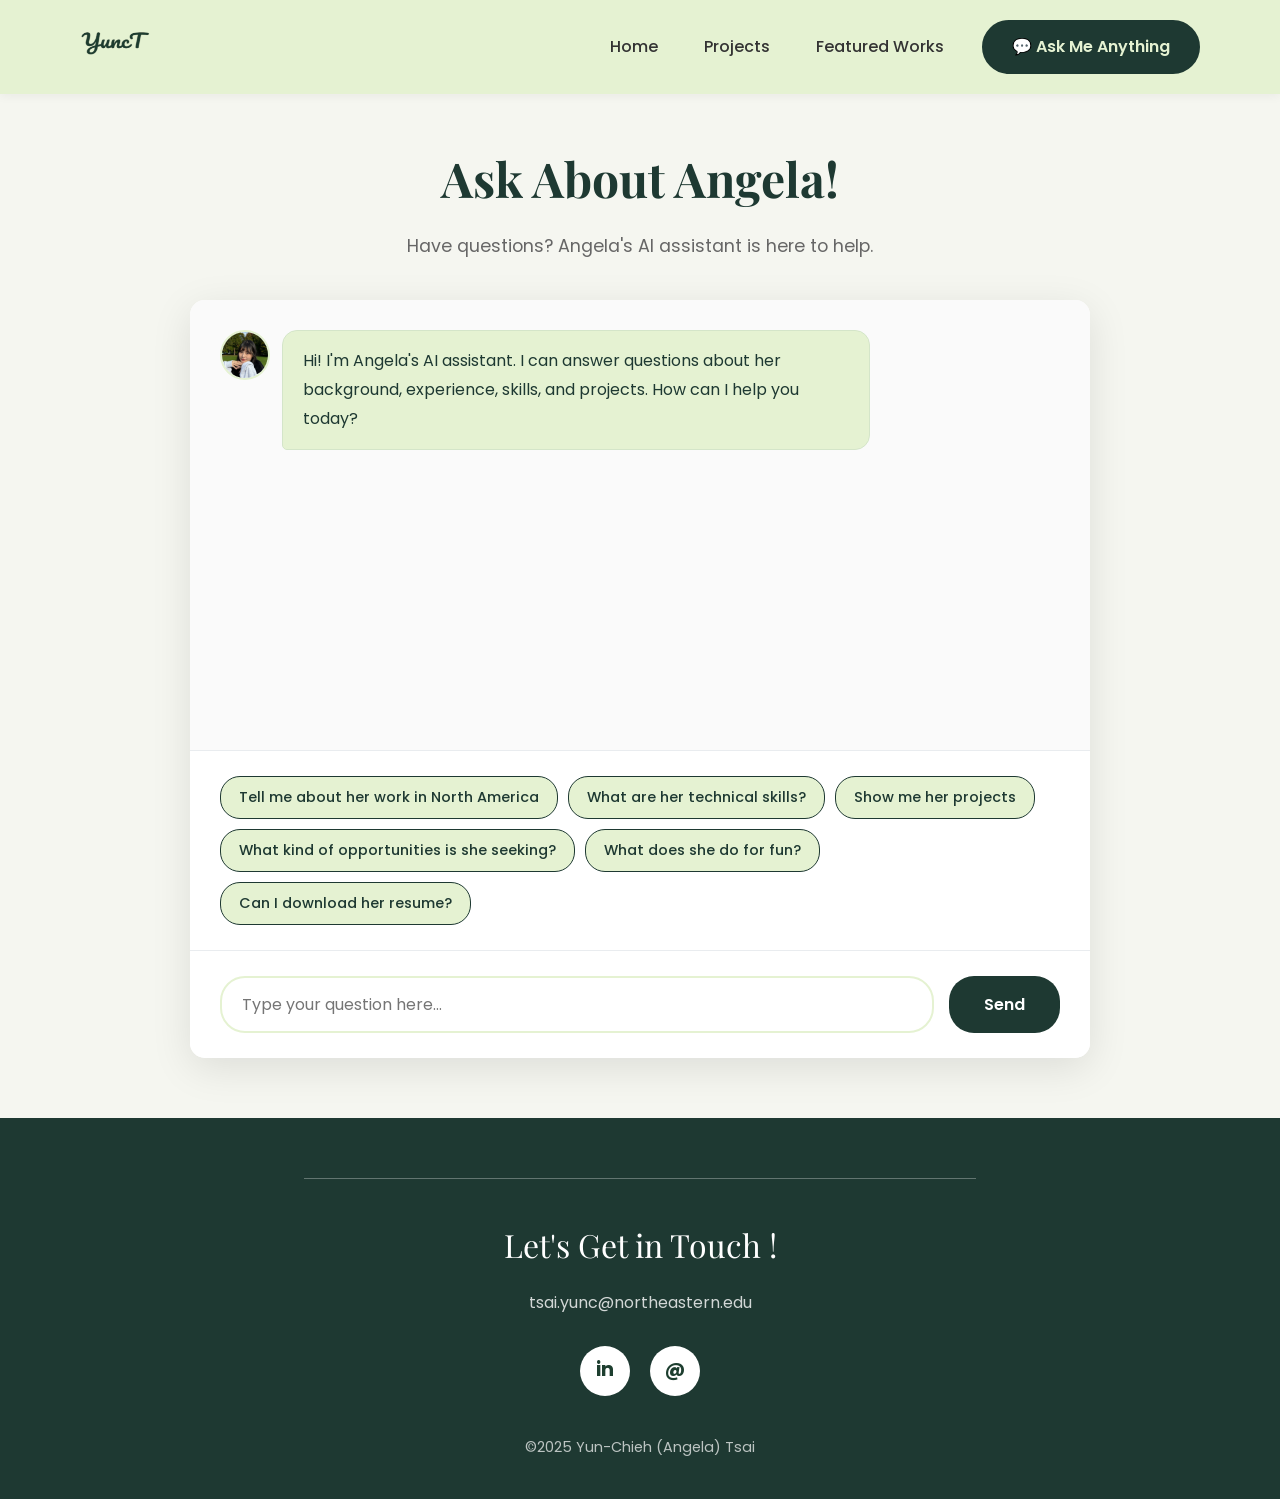
==== commit f4a22d03: "Iterated suggested questions" ====
--- a/about/chatbot.html
+++ b/about/chatbot.html
@@ -44,20 +44,23 @@
                 </div>
 
                 <div class="suggested-questions">
-                    <button class="suggestion-btn" onclick="askQuestion('What program is Angela in?')">
-                        What program is Angela in?
+                    <button class="suggestion-btn" onclick="askQuestion('Tell me about her work in Canada')">
+                        Tell me about her work in North America
                     </button>
-                    <button class="suggestion-btn" onclick="askQuestion('Tell me about her work experience')">
-                        Tell me about her work experience in North America
+                    <button class="suggestion-btn" onclick="askQuestion('What are her technical skills?')">
+                        What are her technical skills?
                     </button>
-                    <button class="suggestion-btn" onclick="askQuestion('What are her skills?')">
-                        What are her technical skills?
+                    <button class="suggestion-btn" onclick="askQuestion('Show me her projects')">
+                        Show me her projects
+                    </button>
+                    <button class="suggestion-btn" onclick="askQuestion('What kind of opportunities is she seeking?')">
+                        What kind of opportunities is she seeking?
+                    </button>
+                    <button class="suggestion-btn" onclick="askQuestion('What does she do for fun?')">
+                        What does she do for fun?
                     </button>
                     <button class="suggestion-btn" onclick="askQuestion('Can I download her resume?')">
                         Can I download her resume?
-                    </button>
-                    <button class="suggestion-btn" onclick="askQuestion('How can I connect with her?')">
-                        How can I connect with her?
                     </button>
                 </div>
 
--- a/index_style.css
+++ b/index_style.css
@@ -103,39 +103,88 @@
 
 /* Hero Section */
 .hero {
-    height: 100vh;
-    display: flex;
-    align-items: center;
-    justify-content: center;
-    background-image: url(Pic/background.jpg);
-    background-attachment: fixed;
-    background-size: cover;
-    padding: 0 80px;
+    min-height: 100vh;
+    display: flex;
+    align-items: center;
+    justify-content: center;
+    background-color: #e5f2d2;
+    padding: 140px 80px 100px;  /* ⬅️ 上 140px, 下 100px */
     position: relative;
 }
 
-.hero::before {
-    content: '';
-    position: absolute;
-    top: 0;
-    left: 0;
-    right: 0;
-    bottom: 0;
-    background: rgba(110, 110, 110, 0.256);
-    z-index: 1;
-}
-
 .hero-content {
-    text-align: center;
-    position: relative;
-    z-index: 2;
+    max-width: 1200px;
+    width: 100%;
+    display: flex;
+    align-items: center;
+    justify-content: space-between;
+    gap: 80px;
+}
+
+.hero-text {
+    flex: 1;
+    max-width: 600px;
+    animation: fadeInUp 1s ease;
 }
 
 .hero h1 {
-    font-size: 3.5rem;
-    color: #ffffff;
-    text-shadow: 2px 2px 8px rgba(100, 100, 100, 0.7);
-    letter-spacing: 2px;
+    font-size: 4rem;
+    color: #1e1e1e;
+    line-height: 1.2;
+    margin-bottom: 20px;
+    font-weight: 700;
+}
+
+.highlight-name {
+    color: #b19cd9;
+}
+
+.hero-subtitle {
+    font-size: 1.2rem;
+    color: #1e3932;
+    margin-bottom: 15px;
+    font-weight: 400;
+    font-family: 'Poppins', sans-serif;
+}
+
+.hero-welcome {
+    font-size: 2rem;
+    color: #1e1e1e;
+    font-family: 'Playfair Display', serif;
+    font-weight: 500;
+}
+
+.hero-image {
+    flex: 0 0 380px;  /* ⬅️ 稍微縮小 flex-basis */
+    display: flex;
+    justify-content: center;
+    align-items: center;
+}
+
+.hero-image img {
+    width: 360px;   /* ⬅️ 稍微縮小 */
+    height: 450px;
+    border-radius: 45% 55% 50% 50%;
+    object-fit: cover;
+    box-shadow: 0 15px 40px rgba(0, 0, 0, 0.15);
+    animation: fadeIn 1.2s ease;
+}
+
+/* Animations */
+@keyframes fadeInUp {
+    from {
+        opacity: 0;
+        transform: translateY(30px);
+    }
+    to {
+        opacity: 1;
+        transform: translateY(0);
+    }
+}
+
+@keyframes fadeIn {
+    from { opacity: 0; }
+    to { opacity: 1; }
 }
 
 /* Projects Section */
@@ -737,12 +786,35 @@
     }
 
     .hero {
-        padding: 0 40px;
+        padding: 130px 40px 80px;
+    }
+    
+    .hero-content {
+        gap: 60px;
     }
     
     .hero h1 {
-        font-size: 3rem;
-    }
+        font-size: 3.5rem;
+    }
+    
+    .hero-subtitle {
+        font-size: 1.1rem;
+    }
+    
+    .hero-welcome {
+        font-size: 1.6rem;
+    }
+    
+    .hero-image {
+        flex: 0 0 330px;
+    }
+    
+    .hero-image img {
+        width: 310px;
+        height: 390px;
+        border-radius: 45% 55% 50% 50%;
+    }
+
 
     .projects,
     .featured-works {
@@ -793,8 +865,41 @@
         font-size: 0.85rem;
     }
 
+    .hero {
+        min-height: auto;
+        padding: 110px 20px 70px;  /* ⬅️ 增加底部空間 */
+    }
+    
+    .hero-content {
+        flex-direction: column-reverse;
+        gap: 40px;
+        text-align: center;
+    }
+    
+    .hero-text {
+        max-width: 100%;
+    }
+    
     .hero h1 {
         font-size: 2.5rem;
+    }
+    
+    .hero-subtitle {
+        font-size: 1rem;
+    }
+    
+    .hero-welcome {
+        font-size: 1.4rem;
+    }
+    
+    .hero-image {
+        flex: 0 0 260px;
+    }
+    
+    .hero-image img {
+        width: 240px;
+        height: 300px;
+        border-radius: 45% 55% 50% 50%;
     }
 
     .projects,
@@ -886,13 +991,38 @@
     }
     
     .cta-nav-button {
-        padding: 8px 16px;
-        font-size: 0.8rem;
-    }
-
+        padding: 8px 14px;
+        font-size: 0.75rem;
+    }
+
+    .hero {
+        padding: 100px 15px 60px;  /* ⬅️ 增加底部空間 */
+    }
+    
+    .hero-content {
+        gap: 30px;
+    }
+    
     .hero h1 {
         font-size: 2rem;
-        letter-spacing: 1px;
+    }
+    
+    .hero-subtitle {
+        font-size: 0.95rem;
+    }
+    
+    .hero-welcome {
+        font-size: 1.2rem;
+    }
+    
+    .hero-image {
+        flex: 0 0 200px;
+    }
+    
+    .hero-image img {
+        width: 200px;
+        height: 250px;
+        border-radius: 45% 55% 50% 50%;
     }
 
     .projects,
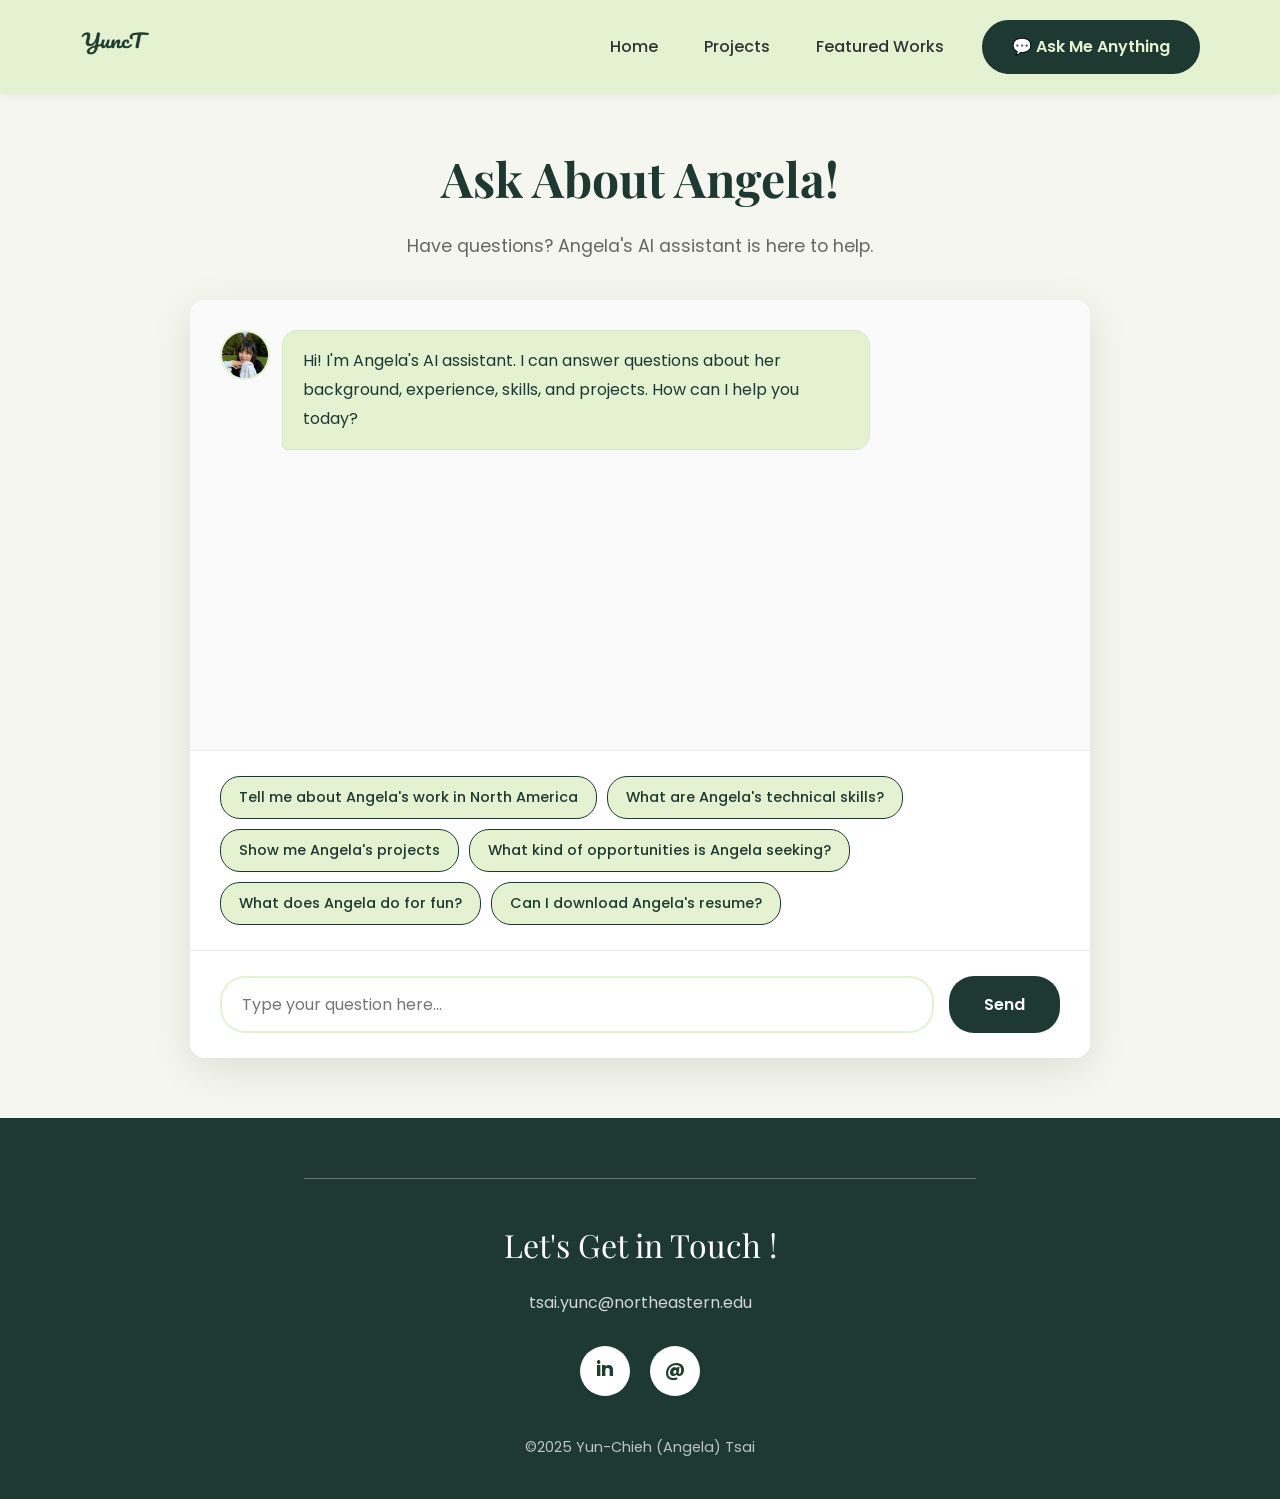
==== commit a1c84f7f: "2 columns index, new projects added" ====
--- a/about/chatbot.html
+++ b/about/chatbot.html
@@ -44,23 +44,23 @@
                 </div>
 
                 <div class="suggested-questions">
-                    <button class="suggestion-btn" onclick="askQuestion('Tell me about her work in Canada')">
-                        Tell me about her work in North America
+                    <button class="suggestion-btn" onclick="askQuestion('Tell me about Angela\'s work in Canada')">
+                        Tell me about Angela's work in North America
                     </button>
                     <button class="suggestion-btn" onclick="askQuestion('What are her technical skills?')">
-                        What are her technical skills?
+                        What are Angela's technical skills?
                     </button>
                     <button class="suggestion-btn" onclick="askQuestion('Show me her projects')">
-                        Show me her projects
+                        Show me Angela's projects
                     </button>
                     <button class="suggestion-btn" onclick="askQuestion('What kind of opportunities is she seeking?')">
-                        What kind of opportunities is she seeking?
+                        What kind of opportunities is Angela seeking?
                     </button>
-                    <button class="suggestion-btn" onclick="askQuestion('What does she do for fun?')">
-                        What does she do for fun?
+                    <button class="suggestion-btn" onclick="askQuestion('What does Angela do for fun?')">
+                        What does Angela do for fun?
                     </button>
                     <button class="suggestion-btn" onclick="askQuestion('Can I download her resume?')">
-                        Can I download her resume?
+                        Can I download Angela's resume?
                     </button>
                 </div>
 
--- a/index_style.css
+++ b/index_style.css
@@ -108,7 +108,7 @@
     align-items: center;
     justify-content: center;
     background-color: #e5f2d2;
-    padding: 140px 80px 100px;  /* ⬅️ 上 140px, 下 100px */
+    padding: 140px 80px 100px;
     position: relative;
 }
 
@@ -155,14 +155,14 @@
 }
 
 .hero-image {
-    flex: 0 0 380px;  /* ⬅️ 稍微縮小 flex-basis */
+    flex: 0 0 380px;
     display: flex;
     justify-content: center;
     align-items: center;
 }
 
 .hero-image img {
-    width: 360px;   /* ⬅️ 稍微縮小 */
+    width: 360px;
     height: 450px;
     border-radius: 45% 55% 50% 50%;
     object-fit: cover;
@@ -170,21 +170,36 @@
     animation: fadeIn 1.2s ease;
 }
 
-/* Animations */
-@keyframes fadeInUp {
-    from {
-        opacity: 0;
-        transform: translateY(30px);
-    }
-    to {
-        opacity: 1;
-        transform: translateY(0);
-    }
-}
-
-@keyframes fadeIn {
-    from { opacity: 0; }
-    to { opacity: 1; }
+/* Name Carousel */
+.name-carousel {
+    display: inline-block;
+    position: relative;
+    color: #b19cd9;
+    min-width: 280px;
+    vertical-align: baseline;
+}
+
+.name-item {
+    opacity: 0;
+    transition: opacity 1.2s ease-in-out;
+    white-space: nowrap;
+    line-height: 1.2;
+}
+
+.name-item.active {
+    opacity: 1;
+}
+
+.name-item:first-child {
+    position: relative;
+    display: inline-block;
+}
+
+.name-item:not(:first-child) {
+    position: absolute;
+    top: 0;
+    left: 0;
+    display: inline-block;
 }
 
 /* Projects Section */
@@ -193,7 +208,6 @@
     background-color: #f5f6f0;
     position: relative;
     z-index: 10;
-    margin-top: -80px;
 }
 
 .projects h2 {
@@ -215,113 +229,114 @@
     background-color: #1e3932;
 }
 
-.project-card {
-    width: 80%;
-    max-width: 1000px;
-    margin: 0 auto 30px;
-    display: flex;
+/* Project Filters */
+.project-filters {
+    display: flex;
+    justify-content: center;
+    gap: 15px;
+    margin-bottom: 40px;
+    flex-wrap: wrap;
+}
+
+.filter-btn {
+    background-color: transparent;
+    color: #1e3932;
+    padding: 10px 24px;
+    border: 2px solid #1e3932;
+    border-radius: 25px;
+    font-size: 0.95rem;
+    font-weight: 500;
+    cursor: pointer;
+    transition: all 0.3s ease;
+    font-family: 'Poppins', sans-serif;
+}
+
+.filter-btn:hover {
+    background-color: #1e3932;
+    color: white;
+    transform: translateY(-2px);
+}
+
+.filter-btn.active {
+    background-color: #1e3932;
+    color: white;
+}
+
+/* Projects Grid - 2 Columns */
+.projects-grid {
+    display: grid;
+    grid-template-columns: repeat(2, 1fr);
+    gap: 35px;
+    max-width: 1400px;
+    margin: 0 auto;
+}
+
+/* Project Card - Vertical Layout */
+.project-card-new {
     background-color: #e4dfff;
     border-radius: 10px;
     overflow: hidden;
     box-shadow: 0 5px 15px rgba(0, 0, 0, 0.05);
-}
-
-.project-info {
-    padding: 40px;
-    width: 50%;
     display: flex;
     flex-direction: column;
-    justify-content: center;
-}
-
-.project-info h3 {
-    font-family: 'Poppins', sans-serif;
-    font-size: 1.8rem;
-    font-weight: 700;
-    margin-bottom: 10px;
-    color: #1e1e1e;
-}
-
-.project-info p {
-    margin-bottom: 10px;
-    color: #333;
-    line-height: 1.7;
-}
-
-/* Project Tags */
-.project-tags {
-    display: flex;
-    gap: 10px;
-    flex-wrap: wrap;
-    margin-top: 15px;
-}
-
-.tag {
-    background-color: #e5f2d2;
-    color: #1e3932;
-    padding: 6px 12px;
-    border-radius: 20px;
-    font-size: 0.85rem;
-    font-weight: 500;
-    border: 1px solid #1e3932;
     transition: all 0.3s ease;
 }
 
-.tag:hover {
-    background-color: #1e3932;
-    color: white;
-    transform: translateY(-2px);
-}
-
-.project-image {
-    width: 50%;
+.project-card-new:hover {
+    transform: translateY(-5px);
+    box-shadow: 0 8px 20px rgba(0, 0, 0, 0.1);
+}
+
+.project-card-new.hidden {
+    display: none;
+}
+
+/* Project Image - Top */
+.project-card-image {
+    width: 100%;
+    height: 280px;
     display: flex;
     align-items: center;
     justify-content: center;
-    padding: 20px;
-    margin-right: 20px;
-}
-
-.image-overlay {
+    padding: 0;
+    margin: 0;
+    overflow: hidden;
     position: relative;
-    overflow: hidden;
-    border-radius: 5px;
-    cursor: pointer;
-}
-
-.image-overlay img {
-    max-width: 100%;
-    border-radius: 5px;
+}
+
+.project-card-image img {
+    width: 100%;
+    height: 100%;
+    object-fit: cover;
     transition: transform 0.3s ease;
 }
 
-.overlay-content {
+.project-overlay {
     position: absolute;
     top: 0;
     left: 0;
     right: 0;
     bottom: 0;
-    background-color: rgba(30, 57, 50, 0.8);
+    background-color: rgba(30, 57, 50, 0.85);
     display: flex;
     align-items: center;
     justify-content: center;
     opacity: 0;
     transition: opacity 0.3s ease;
-    border-radius: 5px;
-}
-
-.image-overlay:hover .overlay-content {
+}
+
+.project-card-image:hover .project-overlay {
     opacity: 1;
 }
 
-.image-overlay:hover img {
+.project-card-image:hover img {
     transform: scale(1.05);
 }
 
-.overlay-btn {
+.project-link {
     background-color: white;
     color: #1e3932;
-    padding: 12px 24px;
+    padding: 12px 28px;
     border-radius: 25px;
     font-weight: 600;
     text-decoration: none;
@@ -329,332 +344,66 @@
     border: 2px solid white;
 }
 
-.overlay-btn:hover {
+.project-link:hover {
     background-color: transparent;
     color: white;
     transform: translateY(-2px);
 }
 
-/* Featured Works Section */
-.featured-works {
-    padding: 60px 80px;
-    background-color: #f5f6f0;
-    position: relative;
-    z-index: 10;
-}
-
-.featured-works h2 {
-    font-size: 2.5rem;
-    margin-bottom: 40px;
-    text-align: center;
-    position: relative;
-    padding-bottom: 10px;
+/* Project Info - Bottom */
+.project-card-content {
+    padding: 30px;
+    width: 100%;
+    display: flex;
+    flex-direction: column;
+    justify-content: flex-start;
+}
+
+.project-card-content h3 {
+    font-family: 'Poppins', sans-serif;
+    font-size: 1.5rem;
+    font-weight: 700;
+    margin-bottom: 8px;
+    color: #1e1e1e;
+}
+
+.project-card-content .project-client {
+    font-size: 0.85rem;
+    color: #666;
+    font-weight: 600;
+    margin-bottom: 10px;
+}
+
+.project-card-content .project-description {
+    margin-bottom: 15px;
+    color: #444;
+    line-height: 1.7;
+    font-size: 0.95rem;
+}
+
+/* Project Tags */
+.project-tags {
+    display: flex;
+    gap: 8px;
+    flex-wrap: wrap;
+    margin-top: 10px;
+}
+
+.tag-small {
+    background-color: #e5f2d2;
     color: #1e3932;
-}
-
-.featured-works h2:after {
-    content: "";
-    position: absolute;
-    bottom: 0;
-    left: 50%;
-    transform: translateX(-50%);
-    width: 100px;
-    height: 1px;
-    background-color: #1e3932;
-}
-
-.works-carousel {
-    max-width: 1200px;
-    margin: 0 auto;
-    position: relative;
-}
-
-.carousel-container {
-    overflow: hidden;
-    border-radius: 10px;
-    margin-bottom: 20px;
-}
-
-.works-track {
-    display: flex;
-    transition: transform 0.5s ease;
-    gap: 20px;
-}
-
-.work-item {
-    flex: 0 0 300px;
-    height: 200px;
-    background-color: #d3d3d3;
-    border-radius: 8px;
-    position: relative;
-    cursor: pointer;
-    overflow: hidden;
-    transition: transform 0.3s ease;
-}
-
-.work-item:hover {
-    transform: scale(1.05);
-}
-
-.work-item img {
-    width: 100%;
-    height: 100%;
-    object-fit: cover;
-    border-radius: 8px;
-}
-
-.work-overlay {
-    position: absolute;
-    top: 0;
-    left: 0;
-    right: 0;
-    bottom: 0;
-    background: linear-gradient(to bottom, transparent 0%, rgba(0,0,0,0.7) 100%);
-    display: flex;
-    align-items: flex-end;
-    padding: 20px;
-    opacity: 0;
-    transition: opacity 0.3s ease;
-    border-radius: 8px;
-}
-
-.work-item:hover .work-overlay {
-    opacity: 1;
-}
-
-.work-overlay h4 {
-    color: white;
-    font-size: 1.1rem;
-    font-weight: 600;
-    margin: 0;
-}
-
-.carousel-navigation {
-    display: flex;
-    justify-content: center;
-    gap: 20px;
-}
-
-.nav-btn {
-    background-color: #d3d3d3;
-    border: none;
-    padding: 10px 20px;
-    border-radius: 25px;
-    cursor: pointer;
-    font-size: 1rem;
-    font-weight: 600;
-    color: #333;
+    padding: 6px 14px;
+    border-radius: 15px;
+    font-size: 0.8rem;
+    font-weight: 500;
+    border: 1px solid #1e3932;
     transition: all 0.3s ease;
 }
 
-.nav-btn:hover:not(:disabled) {
+.tag-small:hover {
     background-color: #1e3932;
     color: white;
     transform: translateY(-2px);
-}
-
-.nav-btn:disabled {
-    opacity: 0.5;
-    cursor: not-allowed;
-}
-
-/* Modal Styles */
-.modal-overlay {
-    position: fixed;
-    top: 0;
-    left: 0;
-    width: 100%;
-    height: 100%;
-    background-color: rgba(0, 0, 0, 0.8);
-    display: none;
-    justify-content: center;
-    align-items: center;
-    z-index: 1000;
-    padding: 20px;
-}
-
-.modal-overlay.active {
-    display: flex;
-}
-
-.modal-content {
-    background: #f5f6f0;
-    border-radius: 15px;
-    max-width: 1000px;
-    width: 100%;
-    max-height: 95vh;
-    overflow: hidden;
-    position: relative;
-    display: flex;
-    flex-direction: column;
-}
-
-.modal-close {
-    position: absolute;
-    top: 20px;
-    right: 20px;
-    background: none;
-    border: none;
-    font-size: 2rem;
-    color: #666;
-    cursor: pointer;
-    z-index: 1001;
-    transition: color 0.3s ease;
-}
-
-.modal-close:hover {
-    color: #1e3932;
-}
-
-.modal-main {
-    display: flex;
-    flex-direction: row;
-    flex: 1;
-    min-height: 500px;
-}
-
-.modal-left {
-    flex: 0 0 55%;
-    position: relative;
-    background: white;
-    display: flex;
-    align-items: center;
-    justify-content: center;
-}
-
-.modal-image-container {
-    position: relative;
-    width: 100%;
-    height: 100%;
-    display: flex;
-    align-items: center;
-    justify-content: center;
-}
-
-.modal-image {
-    max-width: 100%;
-    max-height: 100%;
-    object-fit: contain;
-    border-radius: 8px;
-}
-
-.image-nav {
-    position: absolute;
-    top: 50%;
-    transform: translateY(-50%);
-    background: rgba(0, 0, 0, 0.5);
-    color: white;
-    border: none;
-    width: 40px;
-    height: 40px;
-    border-radius: 50%;
-    cursor: pointer;
-    font-size: 1.3rem;
-    display: flex;
-    align-items: center;
-    justify-content: center;
-    transition: background 0.3s ease;
-    z-index: 10;
-}
-
-.image-nav:hover {
-    background: rgba(0, 0, 0, 0.8);
-}
-
-.prev-image {
-    left: 20px;
-}
-
-.next-image {
-    right: 20px;
-}
-
-.modal-right {
-    flex: 0 0 45%;
-    padding: 40px;
-    display: flex;
-    flex-direction: column;
-    justify-content: flex-start;
-    overflow-y: auto;
-    max-height: 70vh;
-}
-
-.modal-title {
-    font-size: 1.8rem;
-    font-weight: 700;
-    color: #1e1e1e;
-    margin-bottom: 20px;
-    font-family: 'Poppins', sans-serif;
-}
-
-.modal-description {
-    color: #333;
-    line-height: 1.7;
-    margin-bottom: 25px;
-    font-size: 1rem;
-}
-
-.modal-link {
-    color: #1e3932;
-    text-decoration: none;
-    font-weight: 600;
-    transition: color 0.3s ease;
-}
-
-.modal-link:hover {
-    color: #2d5a47;
-    text-decoration: underline;
-}
-
-.modal-bottom {
-    display: flex;
-    justify-content: center;
-    gap: 20px;
-    padding: 20px;
-    background-color: #f8f9fa;
-    border-top: 1px solid #e9ecef;
-}
-
-.modal-nav {
-    background-color: #1e3932;
-    color: white;
-    border: none;
-    padding: 12px 24px;
-    border-radius: 25px;
-    cursor: pointer;
-    font-weight: 600;
-    transition: all 0.3s ease;
-}
-
-.modal-nav:hover:not(:disabled) {
-    background-color: #2d5a47;
-    transform: translateY(-2px);
-}
-
-.modal-nav:disabled {
-    background-color: #ccc;
-    cursor: not-allowed;
-    transform: none;
-}
-
-.fw-desc {
-    white-space: pre-line;
-}
-
-.modal-right .client-pill {
-    display: inline-block;
-    background-color: #e7f7e0;
-    color: #333;
-    font-size: 0.95rem;
-    font-weight: 500;
-    padding: 6px 16px;
-    border-radius: 30px;
-    margin-bottom: 18px;
-    width: fit-content;
-}
-
-.modal-right .modal-link {
-    margin-top: 12px;
 }
 
 /* Footer */
@@ -815,24 +564,20 @@
         border-radius: 45% 55% 50% 50%;
     }
 
-
-    .projects,
-    .featured-works {
+    .name-carousel {
+        min-width: 250px;
+    }
+
+    .projects {
         padding: 60px 40px;
     }
 
-    .project-card {
-        flex-direction: column;
-        width: 90%;
-    }
-
-    .project-info,
-    .project-image {
+    .projects-grid {
+        gap: 30px;
+    }
+
+    .project-card-new {
         width: 100%;
-    }
-    
-    .project-image {
-        margin-right: 0;
     }
     
     footer {
@@ -866,108 +611,100 @@
     }
 
     .hero {
-        min-height: auto;
-        padding: 110px 20px 70px;  /* ⬅️ 增加底部空間 */
+        min-height: 0;
+        height: auto;
+        padding: 110px 20px 60px;
+        overflow: visible;
     }
     
     .hero-content {
         flex-direction: column-reverse;
         gap: 40px;
         text-align: center;
+        overflow: visible;
     }
     
     .hero-text {
         max-width: 100%;
+        width: 100%;
+        overflow: visible;
     }
     
     .hero h1 {
         font-size: 2.5rem;
+        margin-bottom: 15px;
     }
     
     .hero-subtitle {
         font-size: 1rem;
+        margin-bottom: 12px;
     }
     
     .hero-welcome {
         font-size: 1.4rem;
+        margin-top: 10px;
+        margin-bottom: 20px;
+        display: block !important;
+        line-height: 1.6;
     }
     
     .hero-image {
-        flex: 0 0 260px;
+        flex: 0 0 auto;
+        margin-bottom: 30px;
     }
     
     .hero-image img {
-        width: 240px;
-        height: 300px;
+        width: 260px;
+        height: 330px;
         border-radius: 45% 55% 50% 50%;
     }
 
-    .projects,
-    .featured-works {
+    .name-carousel {
+        min-width: 220px;
+    }
+
+    .projects {
+        margin-top: 0 !important;
         padding: 40px 20px;
     }
 
-    .projects h2,
-    .featured-works h2 {
+    .projects h2 {
         font-size: 2rem;
     }
 
-    .project-card {
+    .projects-grid {
+        grid-template-columns: 1fr;
+        gap: 25px;
+    }
+
+    .project-card-new {
         width: 100%;
     }
 
-    .project-info {
+    .project-card-image {
+        height: 240px;
+    }
+
+    .project-card-content {
         padding: 25px;
     }
 
-    .project-info h3 {
-        font-size: 1.5rem;
+    .project-card-content h3 {
+        font-size: 1.4rem;
+    }
+
+    .filter-btn {
+        padding: 8px 18px;
+        font-size: 0.9rem;
     }
     
     .project-tags {
         gap: 8px;
     }
     
-    .tag {
+    .tag-small {
         font-size: 0.8rem;
         padding: 5px 10px;
-    }
-    
-    /* Featured Works Mobile */
-    .work-item {
-        flex: 0 0 250px;
-        height: 170px;
-    }
-    
-    /* Modal Mobile */
-    .modal-content {
-        max-width: 95vw;
-        max-height: 95vh;
-    }
-    
-    .modal-main {
-        flex-direction: column;
-    }
-    
-    .modal-left {
-        flex: 0 0 auto;
-        min-height: 250px;
-        max-height: 40vh;
-    }
-    
-    .modal-right {
-        flex: 1;
-        padding: 20px;
-        max-height: 50vh;
-    }
-    
-    .modal-title {
-        font-size: 1.5rem;
-    }
-    
-    .modal-bottom {
-        flex-direction: column;
-        gap: 10px;
     }
 
     footer {
@@ -996,11 +733,19 @@
     }
 
     .hero {
-        padding: 100px 15px 60px;  /* ⬅️ 增加底部空間 */
+        min-height: 0;
+        height: auto;
+        padding: 100px 15px 50px;
+        overflow: visible;
     }
     
     .hero-content {
         gap: 30px;
+        overflow: visible;
+    }
+    
+    .hero-text {
+        overflow: visible;
     }
     
     .hero h1 {
@@ -1009,62 +754,62 @@
     
     .hero-subtitle {
         font-size: 0.95rem;
+        margin-bottom: 10px;
     }
     
     .hero-welcome {
         font-size: 1.2rem;
+        margin-top: 8px;
+        margin-bottom: 15px;
+        display: block !important;
     }
     
     .hero-image {
-        flex: 0 0 200px;
+        margin-bottom: 25px;
     }
     
     .hero-image img {
-        width: 200px;
-        height: 250px;
+        width: 220px;
+        height: 280px;
         border-radius: 45% 55% 50% 50%;
     }
 
-    .projects,
-    .featured-works {
+    .name-carousel {
+        min-width: 180px;
+    }
+
+    .projects {
+        margin-top: 0 !important;
         padding: 30px 15px;
     }
 
-    .projects h2,
-    .featured-works h2 {
+    .projects h2 {
         font-size: 1.8rem;
     }
 
-    .project-info {
+    .projects-grid {
+        gap: 20px;
+    }
+
+    .project-card-image {
+        height: 200px;
+    }
+
+    .project-card-content {
         padding: 20px;
     }
 
-    .project-info h3 {
+    .project-card-content h3 {
         font-size: 1.3rem;
-        margin-bottom: 12px;
-    }
-    
-    .project-info p {
-        font-size: 0.95rem;
-    }
-    
-    /* Featured Works Extra Small */
-    .work-item {
-        flex: 0 0 200px;
-        height: 140px;
-    }
-    
-    .work-overlay h4 {
-        font-size: 0.95rem;
-    }
-    
-    .carousel-navigation {
-        gap: 15px;
-    }
-    
-    .nav-btn {
+    }
+
+    .project-card-content p {
+        font-size: 0.9rem;
+    }
+
+    .filter-btn {
         padding: 8px 16px;
-        font-size: 0.9rem;
+        font-size: 0.85rem;
     }
 
     footer {
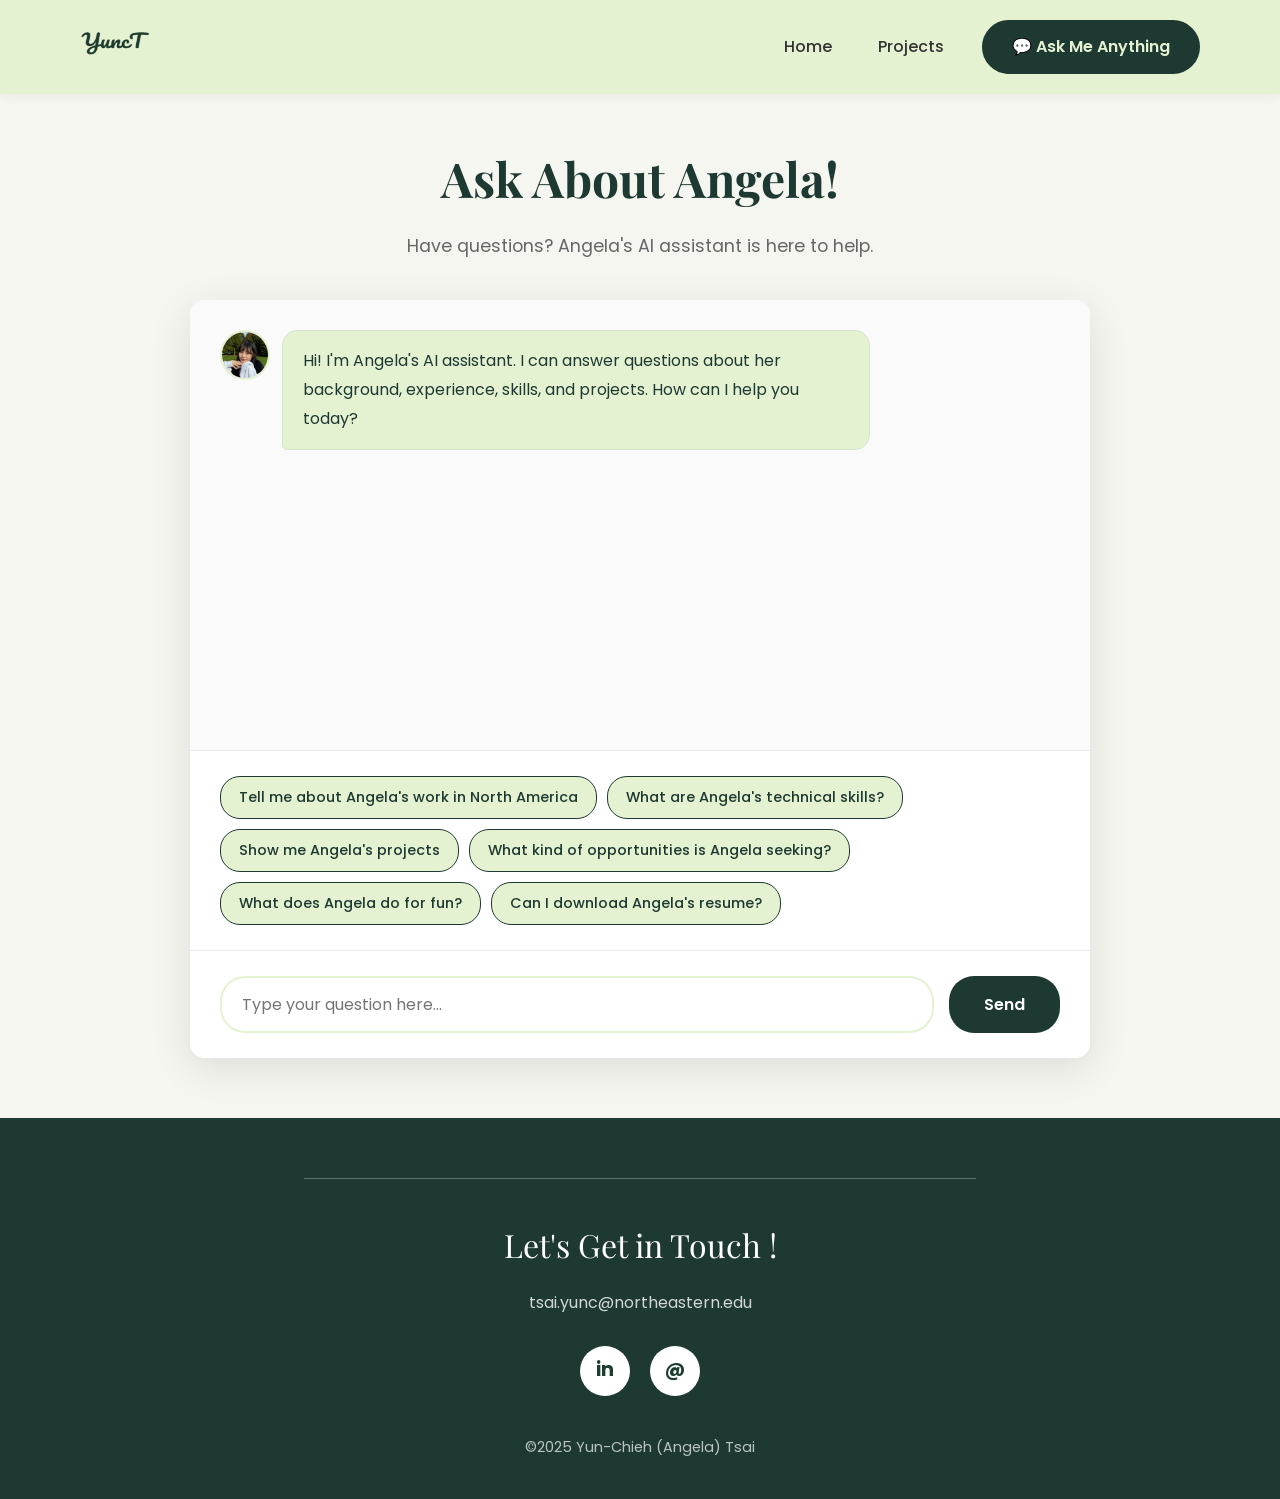
==== commit 577a625c: "revised about me page navigation bar" ====
--- a/about/chatbot.html
+++ b/about/chatbot.html
@@ -17,7 +17,6 @@
             <ul>
                 <li><a href="../index.html">Home</a></li>
                 <li><a href="../index.html#projects">Projects</a></li>
-                <li><a href="../index.html#featured-works">Featured Works</a></li>
             </ul>
             <a href="chatbot.html" class="cta-nav-button">💬 Ask Me Anything</a>
         </nav>
